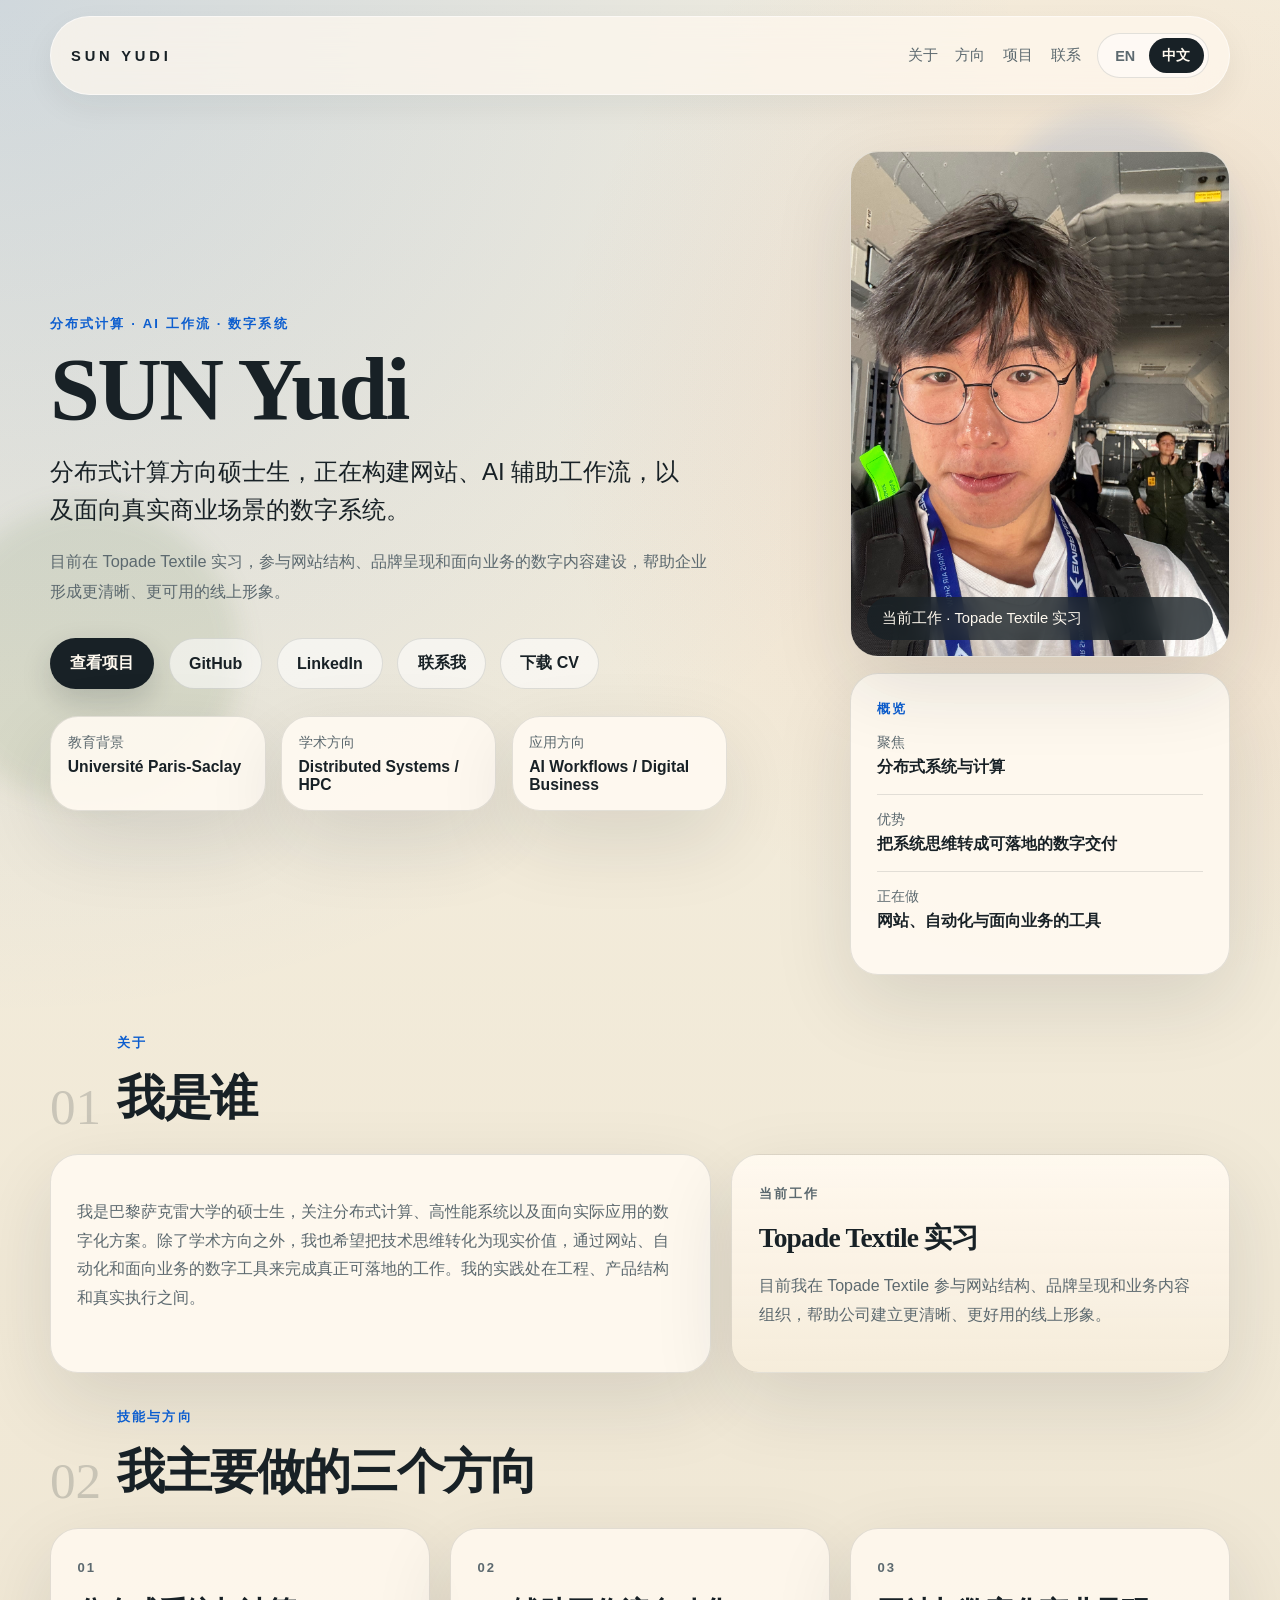
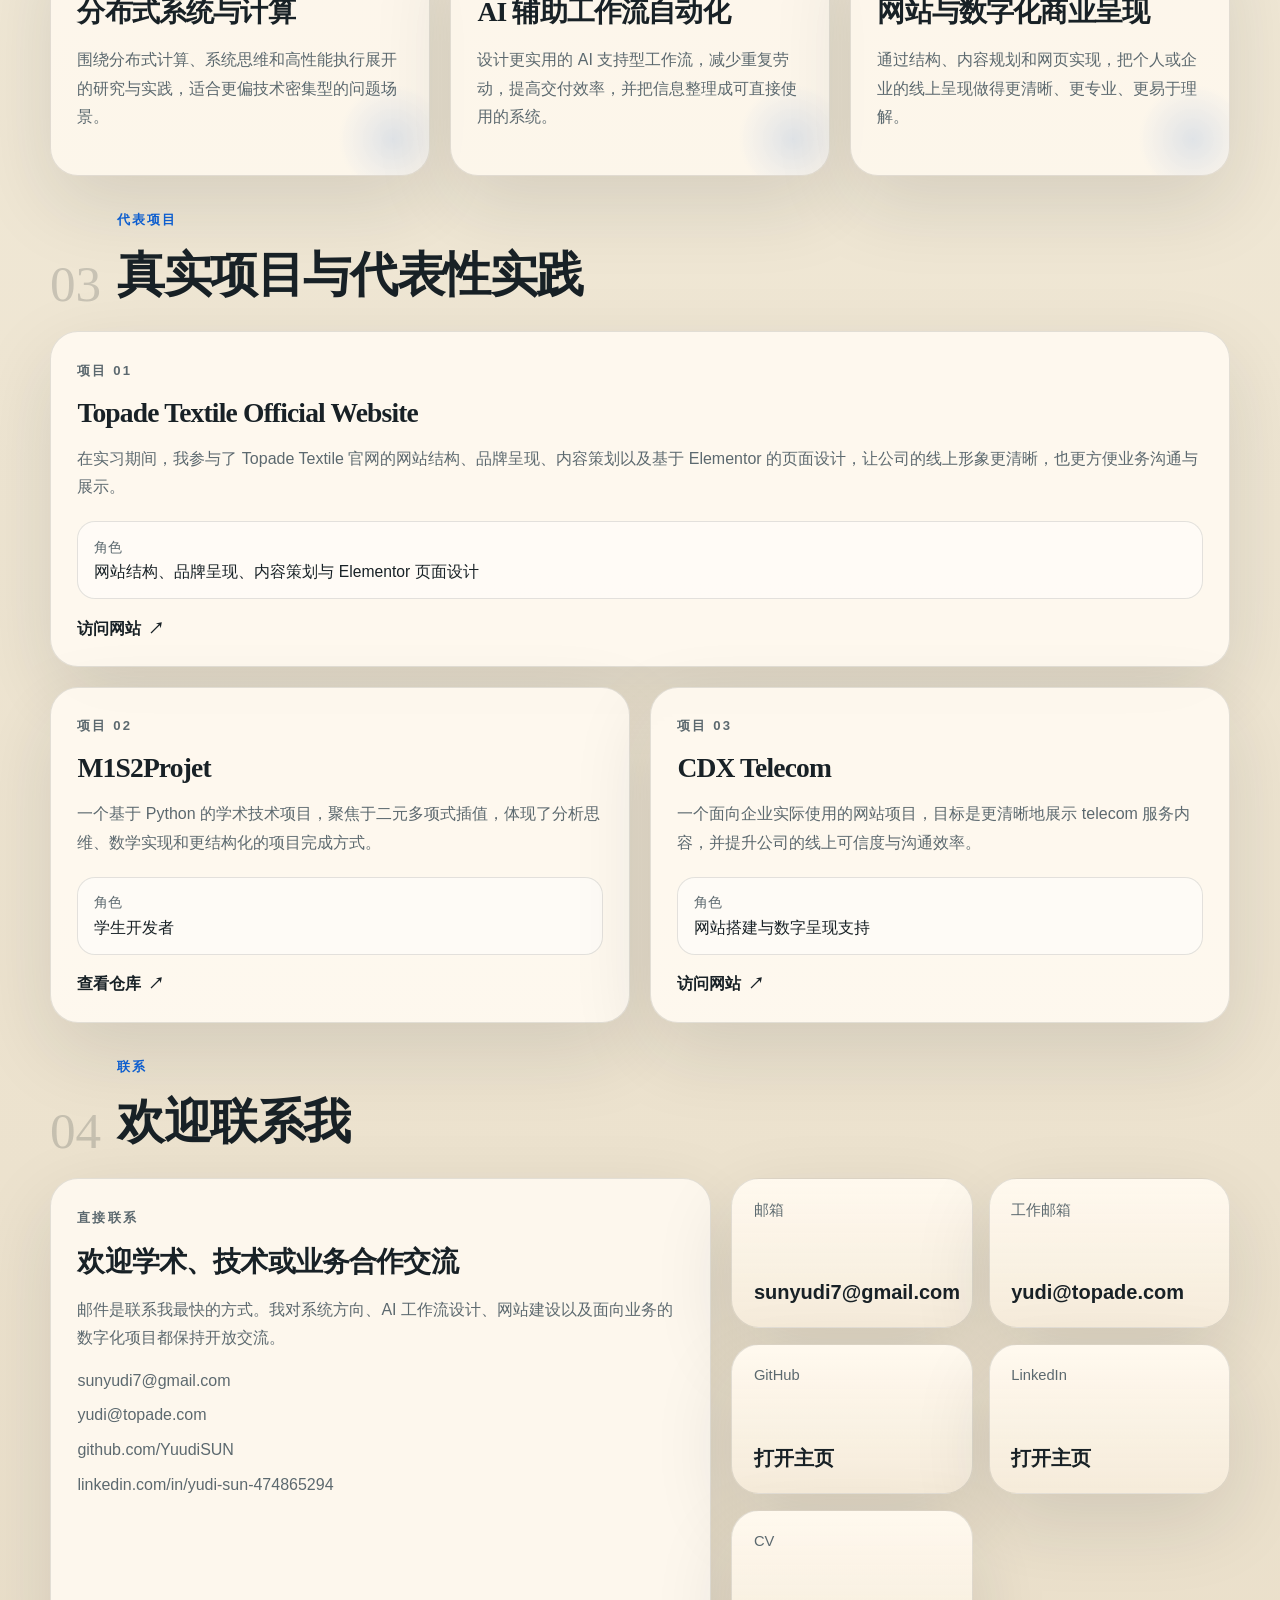
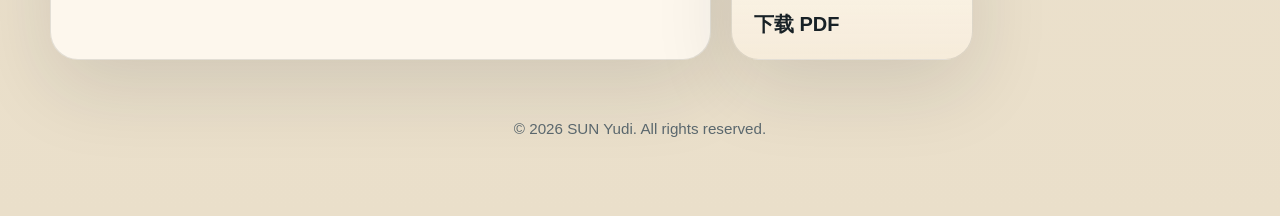
==== zh/index.html @ ab912681 "中文页面加入" ====
<!DOCTYPE html>
<html lang="zh-CN">
  <head>
    <meta charset="UTF-8" />
    <meta name="viewport" content="width=device-width, initial-scale=1.0" />
    <title>SUN Yudi | AI、网站与自动化 | Textile</title>
    <meta
      name="description"
      content="SUN Yudi 是巴黎萨克雷大学硕士生，关注分布式系统、高性能计算、AI 辅助工作流，以及网站、自动化和面向真实业务场景的数字化项目。"
    />
    <link rel="alternate" hreflang="en" href="../" />
    <link rel="alternate" hreflang="zh-CN" href="./" />
    <link rel="icon" type="image/svg+xml" href="../assets/favicon.svg" />
    <script>
      (() => {
        const key = "site-lang";

        try {
          const saved = window.localStorage.getItem(key);

          if (saved === "en") {
            window.location.replace("../");
          }
        } catch (_) {}
      })();
    </script>
    <link rel="stylesheet" href="../assets/site.css" />
    <script defer src="../assets/site.js"></script>
  </head>
  <body>
    <div class="page-shell">
      <header class="site-header">
        <a class="brand" href="#top">SUN Yudi</a>
        <div class="header-tools">
          <nav class="site-nav" aria-label="主导航">
            <a href="#about">关于</a>
            <a href="#focus">方向</a>
            <a href="#projects">项目</a>
            <a href="#contact">联系</a>
          </nav>
          <div class="lang-switch" aria-label="语言切换">
            <a class="lang-link" href="../" data-lang-switch="en">EN</a>
            <a class="lang-link is-active" href="./" data-lang-switch="zh">中文</a>
          </div>
        </div>
      </header>

      <main id="top">
        <section class="hero reveal">
          <div class="hero-copy">
            <p class="eyebrow">分布式计算 · AI 工作流 · 数字系统</p>
            <h1>SUN Yudi</h1>
            <p class="lead">
              分布式计算方向硕士生，正在构建网站、AI 辅助工作流，以及面向真实商业场景的数字系统。
            </p>
            <p class="hero-summary">
              目前在 Topade Textile 实习，参与网站结构、品牌呈现和面向业务的数字内容建设，帮助企业形成更清晰、更可用的线上形象。
            </p>

            <div class="cta-group">
              <a class="button button-primary" href="#projects">查看项目</a>
              <a
                class="button button-secondary"
                href="https://github.com/YuudiSUN"
                target="_blank"
                rel="noreferrer"
                >GitHub</a
              >
              <a
                class="button button-secondary"
                href="https://www.linkedin.com/in/yudi-sun-474865294/"
                target="_blank"
                rel="noreferrer"
                >LinkedIn</a
              >
              <a class="button button-secondary" href="#contact">联系我</a>
              <a
                class="button button-secondary"
                href="../assets/SUN-Yudi-CV.pdf"
                target="_blank"
                rel="noreferrer"
                >下载 CV</a
              >
            </div>

            <div class="hero-highlights">
              <article class="fact-card">
                <span>教育背景</span>
                <strong>Universit&eacute; Paris-Saclay</strong>
              </article>
              <article class="fact-card">
                <span>学术方向</span>
                <strong>Distributed Systems / HPC</strong>
              </article>
              <article class="fact-card">
                <span>应用方向</span>
                <strong>AI Workflows / Digital Business</strong>
              </article>
            </div>
          </div>

          <aside class="hero-side reveal">
            <div class="portrait-panel">
              <img
                class="portrait-image"
                src="../sunyudi_photo_web.jpg"
                alt="SUN Yudi 的照片"
              />
              <p class="portrait-badge">当前工作 · Topade Textile 实习</p>
            </div>

            <div class="compact-card">
              <p class="card-label">概览</p>
              <ul class="mini-list">
                <li>
                  <span>聚焦</span>
                  <strong>分布式系统与计算</strong>
                </li>
                <li>
                  <span>优势</span>
                  <strong>把系统思维转成可落地的数字交付</strong>
                </li>
                <li>
                  <span>正在做</span>
                  <strong>网站、自动化与面向业务的工具</strong>
                </li>
              </ul>
            </div>
          </aside>
        </section>

        <section class="section reveal" id="about">
          <div class="section-heading">
            <p class="section-index">01</p>
            <div>
              <p class="section-kicker">关于</p>
              <h2>我是谁</h2>
            </div>
          </div>

          <div class="about-grid">
            <article class="section-panel">
              <p>
                我是巴黎萨克雷大学的硕士生，关注分布式计算、高性能系统以及面向实际应用的数字化方案。除了学术方向之外，我也希望把技术思维转化为现实价值，通过网站、自动化和面向业务的数字工具来完成真正可落地的工作。我的实践处在工程、产品结构和真实执行之间。
              </p>
            </article>

            <article class="info-card">
              <p class="card-label">当前工作</p>
              <h3>Topade Textile 实习</h3>
              <p>
                目前我在 Topade Textile 参与网站结构、品牌呈现和业务内容组织，帮助公司建立更清晰、更好用的线上形象。
              </p>
            </article>
          </div>
        </section>

        <section class="section reveal" id="focus">
          <div class="section-heading">
            <p class="section-index">02</p>
            <div>
              <p class="section-kicker">技能与方向</p>
              <h2>我主要做的三个方向</h2>
            </div>
          </div>

          <div class="skill-grid">
            <article class="skill-card">
              <p class="skill-no">01</p>
              <h3>分布式系统与计算</h3>
              <p>
                围绕分布式计算、系统思维和高性能执行展开的研究与实践，适合更偏技术密集型的问题场景。
              </p>
            </article>

            <article class="skill-card">
              <p class="skill-no">02</p>
              <h3>AI 辅助工作流自动化</h3>
              <p>
                设计更实用的 AI 支持型工作流，减少重复劳动，提高交付效率，并把信息整理成可直接使用的系统。
              </p>
            </article>

            <article class="skill-card">
              <p class="skill-no">03</p>
              <h3>网站与数字化商业呈现</h3>
              <p>
                通过结构、内容规划和网页实现，把个人或企业的线上呈现做得更清晰、更专业、更易于理解。
              </p>
            </article>
          </div>
        </section>

        <section class="section reveal" id="projects">
          <div class="section-heading">
            <p class="section-index">03</p>
            <div>
              <p class="section-kicker">代表项目</p>
              <h2>真实项目与代表性实践</h2>
            </div>
          </div>

          <div class="work-grid">
            <article class="work-card work-card-featured">
              <p class="card-label">项目 01</p>
              <h3>Topade Textile Official Website</h3>
              <p>
                在实习期间，我参与了 Topade Textile 官网的网站结构、品牌呈现、内容策划以及基于 Elementor 的页面设计，让公司的线上形象更清晰，也更方便业务沟通与展示。
              </p>
              <dl class="project-meta">
                <div>
                  <dt>角色</dt>
                  <dd>网站结构、品牌呈现、内容策划与 Elementor 页面设计</dd>
                </div>
              </dl>
              <div class="project-links">
                <a
                  class="text-link"
                  href="https://topadetextile.com"
                  target="_blank"
                  rel="noreferrer"
                  >访问网站</a
                >
              </div>
            </article>

            <article class="work-card">
              <p class="card-label">项目 02</p>
              <h3>M1S2Projet</h3>
              <p>
                一个基于 Python 的学术技术项目，聚焦于二元多项式插值，体现了分析思维、数学实现和更结构化的项目完成方式。
              </p>
              <dl class="project-meta">
                <div>
                  <dt>角色</dt>
                  <dd>学生开发者</dd>
                </div>
              </dl>
              <div class="project-links">
                <a
                  class="text-link"
                  href="https://github.com/YuudiSUN/M1S2Projet"
                  target="_blank"
                  rel="noreferrer"
                  >查看仓库</a
                >
              </div>
            </article>

            <article class="work-card">
              <p class="card-label">项目 03</p>
              <h3>CDX Telecom</h3>
              <p>
                一个面向企业实际使用的网站项目，目标是更清晰地展示 telecom 服务内容，并提升公司的线上可信度与沟通效率。
              </p>
              <dl class="project-meta">
                <div>
                  <dt>角色</dt>
                  <dd>网站搭建与数字呈现支持</dd>
                </div>
              </dl>
              <div class="project-links">
                <a
                  class="text-link"
                  href="https://cdxtelecom.com/"
                  target="_blank"
                  rel="noreferrer"
                  >访问网站</a
                >
              </div>
            </article>
          </div>
        </section>

        <section class="section reveal" id="contact">
          <div class="section-heading">
            <p class="section-index">04</p>
            <div>
              <p class="section-kicker">联系</p>
              <h2>欢迎联系我</h2>
            </div>
          </div>

          <div class="contact-grid">
            <article class="contact-panel">
              <p class="card-label">直接联系</p>
              <h3>欢迎学术、技术或业务合作交流</h3>
              <p>
                邮件是联系我最快的方式。我对系统方向、AI 工作流设计、网站建设以及面向业务的数字化项目都保持开放交流。
              </p>
              <div class="contact-list">
                <a href="mailto:sunyudi7@gmail.com">sunyudi7@gmail.com</a>
                <a href="mailto:yudi@topade.com">yudi@topade.com</a>
                <a
                  href="https://github.com/YuudiSUN"
                  target="_blank"
                  rel="noreferrer"
                  >github.com/YuudiSUN</a
                >
                <a
                  href="https://www.linkedin.com/in/yudi-sun-474865294/"
                  target="_blank"
                  rel="noreferrer"
                  >linkedin.com/in/yudi-sun-474865294</a
                >
              </div>
            </article>

            <div class="link-grid">
              <a
                class="link-tile"
                href="mailto:sunyudi7@gmail.com"
                aria-label="发送邮件给 SUN Yudi"
              >
                <span>邮箱</span>
                <strong>sunyudi7@gmail.com</strong>
              </a>
              <a
                class="link-tile"
                href="mailto:yudi@topade.com"
                aria-label="发送邮件到工作邮箱"
              >
                <span>工作邮箱</span>
                <strong>yudi@topade.com</strong>
              </a>
              <a
                class="link-tile"
                href="https://github.com/YuudiSUN"
                target="_blank"
                rel="noreferrer"
              >
                <span>GitHub</span>
                <strong>打开主页</strong>
              </a>
              <a
                class="link-tile"
                href="https://www.linkedin.com/in/yudi-sun-474865294/"
                target="_blank"
                rel="noreferrer"
              >
                <span>LinkedIn</span>
                <strong>打开主页</strong>
              </a>
              <a
                class="link-tile"
                href="../assets/SUN-Yudi-CV.pdf"
                target="_blank"
                rel="noreferrer"
              >
                <span>CV</span>
                <strong>下载 PDF</strong>
              </a>
            </div>
          </div>
        </section>
      </main>

      <footer class="site-footer">
        <p>&copy; 2026 SUN Yudi. All rights reserved.</p>
      </footer>
    </div>
  </body>
</html>
---- assets/site.css ----
:root {
  --bg: #f5efdf;
  --bg-deep: #eadfca;
  --paper: rgba(255, 250, 241, 0.9);
  --paper-strong: #fff9ef;
  --ink: #182126;
  --muted: #5c696f;
  --line: rgba(24, 33, 38, 0.12);
  --accent: #0d5ecf;
  --accent-soft: rgba(13, 94, 207, 0.12);
  --accent-warm: #cb5b2e;
  --accent-green: #5f7d47;
  --shadow: 0 28px 80px rgba(24, 33, 38, 0.12);
  --radius: 28px;
  --radius-sm: 18px;
  --content-width: 1180px;
}

* {
  box-sizing: border-box;
}

html {
  scroll-behavior: smooth;
}

body {
  margin: 0;
  min-height: 100vh;
  font-family: "Avenir Next", "PingFang SC", "Hiragino Sans GB",
    "Microsoft YaHei", sans-serif;
  color: var(--ink);
  background:
    radial-gradient(circle at left top, rgba(13, 94, 207, 0.16), transparent 28%),
    radial-gradient(circle at 88% 12%, rgba(203, 91, 46, 0.12), transparent 18%),
    linear-gradient(180deg, var(--bg) 0%, var(--bg-deep) 100%);
}

body::before,
body::after {
  content: "";
  position: fixed;
  border-radius: 999px;
  filter: blur(12px);
  pointer-events: none;
  z-index: 0;
}

body::before {
  top: 7rem;
  right: 4vw;
  width: 240px;
  height: 240px;
  background: rgba(13, 94, 207, 0.1);
}

body::after {
  left: -60px;
  bottom: 6rem;
  width: 300px;
  height: 300px;
  background: rgba(95, 125, 71, 0.12);
}

a {
  color: inherit;
  text-decoration: none;
}

img,
svg {
  display: block;
  max-width: 100%;
}

.page-shell {
  position: relative;
  z-index: 1;
  width: min(calc(100% - 2rem), var(--content-width));
  margin: 0 auto;
  padding-bottom: 3rem;
}

.site-header {
  position: sticky;
  top: 1rem;
  z-index: 20;
  display: flex;
  align-items: center;
  justify-content: space-between;
  gap: 1.25rem;
  margin-top: 1rem;
  padding: 1rem 1.25rem;
  border: 1px solid rgba(255, 255, 255, 0.55);
  border-radius: 999px;
  background: rgba(255, 249, 239, 0.72);
  backdrop-filter: blur(18px);
  box-shadow: 0 12px 32px rgba(24, 33, 38, 0.06);
  transition:
    transform 240ms ease,
    background-color 240ms ease,
    border-color 240ms ease;
}

body.is-scrolled .site-header {
  transform: translateY(-2px);
  background: rgba(255, 249, 239, 0.9);
  border-color: rgba(24, 33, 38, 0.08);
}

.brand {
  font-size: 0.92rem;
  font-weight: 700;
  letter-spacing: 0.26em;
  text-transform: uppercase;
}

.header-tools {
  display: flex;
  align-items: center;
  gap: 1rem;
}

.site-nav {
  display: flex;
  align-items: center;
  gap: 1.1rem;
  flex-wrap: wrap;
}

.site-nav a {
  color: var(--muted);
  font-size: 0.95rem;
  transition: color 180ms ease;
}

.lang-switch {
  display: inline-flex;
  align-items: center;
  padding: 0.25rem;
  border: 1px solid var(--line);
  border-radius: 999px;
  background: rgba(255, 255, 255, 0.5);
}

.lang-link {
  padding: 0.5rem 0.85rem;
  border-radius: 999px;
  color: var(--muted);
  font-size: 0.9rem;
  font-weight: 600;
  transition:
    background-color 180ms ease,
    color 180ms ease;
}

.lang-link.is-active,
.lang-link[aria-current="page"] {
  background: var(--ink);
  color: #fff9ef;
}

.lang-link.is-active:hover,
.lang-link.is-active:focus-visible,
.lang-link[aria-current="page"]:hover,
.lang-link[aria-current="page"]:focus-visible {
  color: #fff9ef;
}

.site-nav a:hover,
.site-nav a:focus-visible,
.lang-link:hover,
.lang-link:focus-visible,
.text-link:hover,
.text-link:focus-visible,
.contact-list a:hover,
.contact-list a:focus-visible {
  color: var(--accent);
}

.hero {
  display: grid;
  grid-template-columns: minmax(0, 1.28fr) minmax(300px, 0.86fr);
  gap: clamp(1.5rem, 4vw, 3rem);
  align-items: center;
  min-height: calc(100vh - 9rem);
  padding: 3.5rem 0 1.5rem;
}

.eyebrow,
.section-kicker,
.card-label,
.skill-no {
  margin: 0 0 0.9rem;
  font-size: 0.82rem;
  font-weight: 700;
  letter-spacing: 0.16em;
  text-transform: uppercase;
  color: var(--accent);
}

.hero h1,
.section-heading h2,
.info-card h3,
.skill-card h3,
.work-card h3,
.contact-panel h3 {
  font-family: Georgia, "Times New Roman", "Songti SC", "STSong", serif;
  letter-spacing: -0.03em;
}

.hero h1 {
  margin: 0;
  font-size: clamp(3.3rem, 7vw, 6rem);
  line-height: 0.94;
}

.lead {
  max-width: 40rem;
  margin: 1.35rem 0 0;
  font-size: clamp(1.18rem, 2.2vw, 1.5rem);
  line-height: 1.6;
}

.hero-summary,
.section-panel p,
.info-card p,
.skill-card p,
.work-card p,
.contact-panel p {
  color: var(--muted);
  line-height: 1.8;
}

.hero-summary {
  max-width: 42rem;
  margin: 1.1rem 0 0;
  font-size: 1.02rem;
}

.cta-group {
  display: flex;
  gap: 0.9rem;
  flex-wrap: wrap;
  margin: 2rem 0 0;
}

.button,
.work-card,
.skill-card,
.section-panel,
.info-card,
.contact-panel,
.link-tile,
.compact-card,
.portrait-panel {
  transition:
    transform 200ms ease,
    box-shadow 200ms ease,
    border-color 200ms ease,
    background-color 200ms ease;
}

.button {
  display: inline-flex;
  align-items: center;
  justify-content: center;
  min-height: 3.2rem;
  padding: 0.85rem 1.2rem;
  border: 1px solid transparent;
  border-radius: 999px;
  font-weight: 600;
}

.button:hover,
.button:focus-visible,
.work-card:hover,
.skill-card:hover,
.section-panel:hover,
.info-card:hover,
.contact-panel:hover,
.link-tile:hover,
.link-tile:focus-visible,
.compact-card:hover,
.portrait-panel:hover {
  transform: translateY(-4px);
}

.button-primary {
  background: var(--ink);
  color: #fff9ef;
  box-shadow: 0 12px 30px rgba(24, 33, 38, 0.18);
}

.button-secondary {
  background: rgba(255, 255, 255, 0.56);
  border-color: var(--line);
}

.hero-highlights {
  display: grid;
  grid-template-columns: repeat(3, minmax(0, 1fr));
  gap: 0.95rem;
  margin-top: 1.7rem;
}

.fact-card,
.compact-card,
.section-panel,
.info-card,
.skill-card,
.work-card,
.contact-panel,
.link-tile,
.portrait-panel {
  border: 1px solid var(--line);
  border-radius: var(--radius);
  background: var(--paper);
  box-shadow: var(--shadow);
}

.fact-card {
  padding: 1rem 1.05rem;
}

.fact-card span,
.mini-list span,
.project-meta dt {
  display: block;
  margin-bottom: 0.35rem;
  color: var(--muted);
  font-size: 0.9rem;
}

.fact-card strong,
.mini-list strong,
.project-meta dd {
  margin: 0;
  font-size: 0.98rem;
}

.hero-side {
  display: grid;
  gap: 1rem;
  width: 100%;
  max-width: 380px;
  justify-self: end;
}

.portrait-panel {
  position: relative;
  overflow: hidden;
  background:
    linear-gradient(180deg, rgba(255, 249, 239, 0.96), rgba(246, 236, 219, 0.9));
}

.portrait-image {
  width: 100%;
  aspect-ratio: 3 / 4;
  object-fit: cover;
  object-position: center top;
}

.portrait-badge {
  position: absolute;
  right: 1rem;
  bottom: 1rem;
  left: 1rem;
  margin: 0;
  padding: 0.75rem 0.95rem;
  border-radius: 999px;
  background: rgba(24, 33, 38, 0.78);
  backdrop-filter: blur(12px);
  color: #fff9ef;
  font-size: 0.92rem;
}

.compact-card,
.section-panel,
.info-card,
.skill-card,
.work-card,
.contact-panel {
  padding: 1.65rem;
}

.mini-list {
  margin: 0;
  padding: 0;
  list-style: none;
}

.mini-list li {
  padding: 0.95rem 0;
  border-top: 1px solid var(--line);
}

.mini-list li:first-child {
  padding-top: 0;
  border-top: 0;
}

.section {
  padding-top: 2.2rem;
}

.section-heading {
  display: flex;
  align-items: end;
  gap: 1rem;
  margin-bottom: 1.5rem;
}

.section-index {
  margin: 0;
  font-size: clamp(2.2rem, 4vw, 4rem);
  font-family: Georgia, "Times New Roman", "Songti SC", "STSong", serif;
  color: rgba(24, 33, 38, 0.18);
  line-height: 0.9;
}

.section-heading h2 {
  margin: 0;
  font-size: clamp(2rem, 4vw, 3rem);
}

.about-grid,
.contact-grid {
  display: grid;
  grid-template-columns: minmax(0, 1.22fr) minmax(320px, 0.92fr);
  gap: 1.25rem;
}

.info-card {
  background:
    linear-gradient(180deg, rgba(255, 249, 239, 0.96), rgba(246, 236, 219, 0.92));
}

.info-card h3,
.skill-card h3,
.work-card h3,
.contact-panel h3 {
  margin: 0 0 0.85rem;
  font-size: 1.72rem;
}

.skill-grid {
  display: grid;
  grid-template-columns: repeat(3, minmax(0, 1fr));
  gap: 1.25rem;
}

.skill-card {
  position: relative;
  overflow: hidden;
  background: rgba(255, 249, 239, 0.82);
}

.skill-card::after {
  content: "";
  position: absolute;
  inset: auto -24px -24px auto;
  width: 120px;
  height: 120px;
  border-radius: 999px;
  background: radial-gradient(circle, rgba(13, 94, 207, 0.12), transparent 65%);
}

.skill-no {
  color: var(--accent-green);
}

.work-grid {
  display: grid;
  grid-template-columns: repeat(2, minmax(0, 1fr));
  gap: 1.25rem;
}

.work-card-featured {
  grid-column: 1 / -1;
}

.project-meta {
  display: grid;
  gap: 0.85rem;
  margin: 1.2rem 0 0;
}

.project-meta div {
  padding: 0.95rem 1rem;
  border: 1px solid var(--line);
  border-radius: var(--radius-sm);
  background: rgba(255, 255, 255, 0.48);
}

.project-links {
  display: flex;
  gap: 0.85rem;
  flex-wrap: wrap;
  margin-top: 1.2rem;
}

.text-link {
  display: inline-flex;
  align-items: center;
  gap: 0.4rem;
  font-weight: 600;
  color: var(--ink);
}

.text-link::after {
  content: "↗";
  font-size: 1rem;
}

.contact-list {
  display: grid;
  gap: 0.8rem;
  margin-top: 1.15rem;
}

.contact-list a {
  display: inline-flex;
  width: fit-content;
  max-width: 100%;
  padding-bottom: 0.18rem;
  border-bottom: 1px solid transparent;
  color: var(--muted);
  word-break: break-all;
}

.contact-list a:hover,
.contact-list a:focus-visible {
  border-bottom-color: currentColor;
}

.link-grid {
  display: grid;
  grid-template-columns: repeat(2, minmax(0, 1fr));
  gap: 1rem;
}

.link-tile {
  display: flex;
  min-height: 150px;
  padding: 1.35rem;
  flex-direction: column;
  justify-content: space-between;
  background:
    linear-gradient(180deg, rgba(255, 249, 239, 0.98), rgba(246, 236, 219, 0.92));
}

.link-tile span {
  color: var(--muted);
  font-size: 0.92rem;
}

.link-tile strong {
  font-size: 1.25rem;
  line-height: 1.35;
}

.site-footer {
  padding: 2.8rem 0 1rem;
  text-align: center;
  color: var(--muted);
  font-size: 0.95rem;
}

.reveal {
  opacity: 0;
  transform: translateY(28px);
  transition:
    opacity 620ms ease,
    transform 620ms ease;
}

.reveal.is-visible {
  opacity: 1;
  transform: translateY(0);
}

@media (max-width: 1080px) {
  .hero,
  .about-grid,
  .contact-grid {
    grid-template-columns: 1fr;
  }

  .hero {
    min-height: auto;
    padding-top: 2.8rem;
  }

  .hero-side {
    justify-self: start;
    max-width: min(420px, 100%);
  }

  .work-grid {
    grid-template-columns: 1fr;
  }

  .work-card-featured {
    grid-column: auto;
  }
}

@media (max-width: 860px) {
  .page-shell {
    width: min(calc(100% - 1rem), var(--content-width));
  }

  .site-header {
    border-radius: 28px;
    flex-direction: column;
    align-items: flex-start;
  }

  .header-tools {
    width: 100%;
    flex-direction: column;
    align-items: flex-start;
  }

  .hero-highlights,
  .skill-grid,
  .link-grid {
    grid-template-columns: 1fr;
  }

  .section-heading {
    flex-direction: column;
    align-items: flex-start;
  }
}

@media (prefers-reduced-motion: reduce) {
  html {
    scroll-behavior: auto;
  }

  *,
  *::before,
  *::after {
    animation: none !important;
    transition-duration: 0ms !important;
    transition-delay: 0ms !important;
  }

  .reveal {
    opacity: 1;
    transform: none;
  }
}
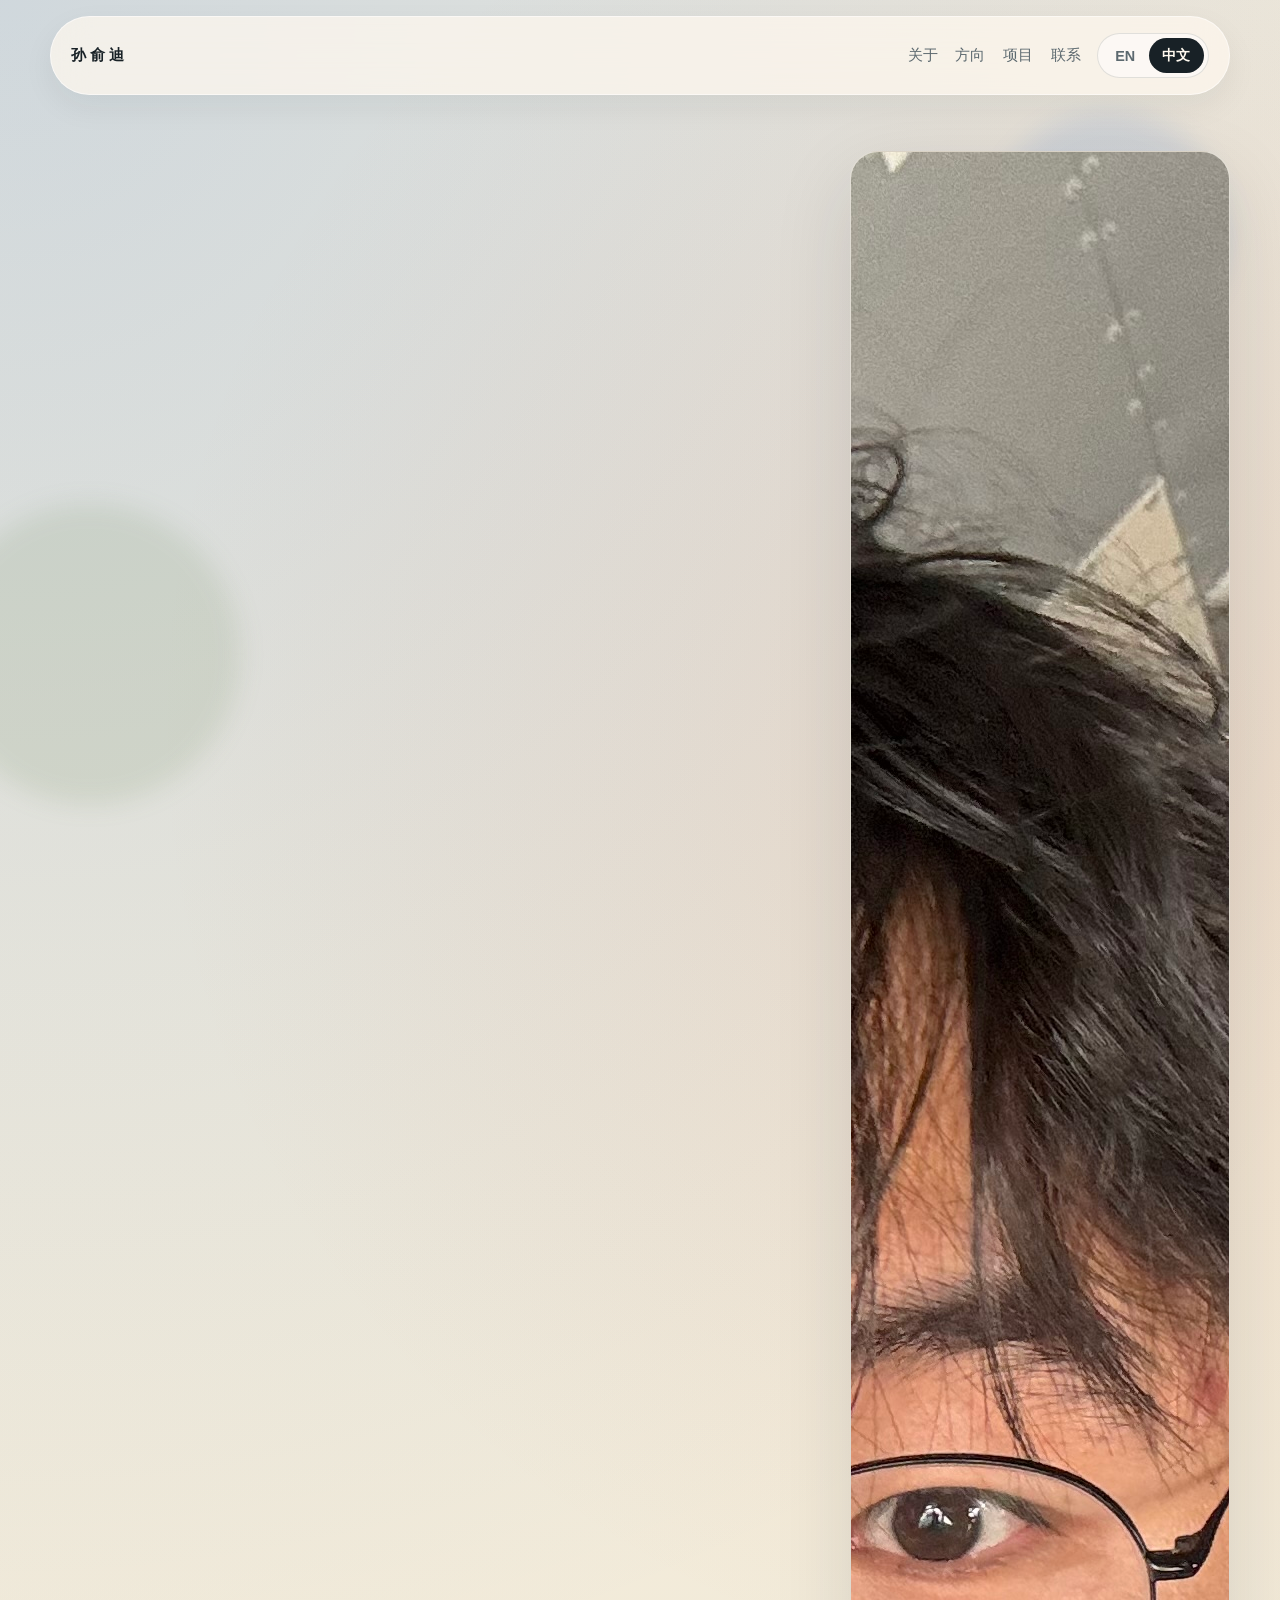
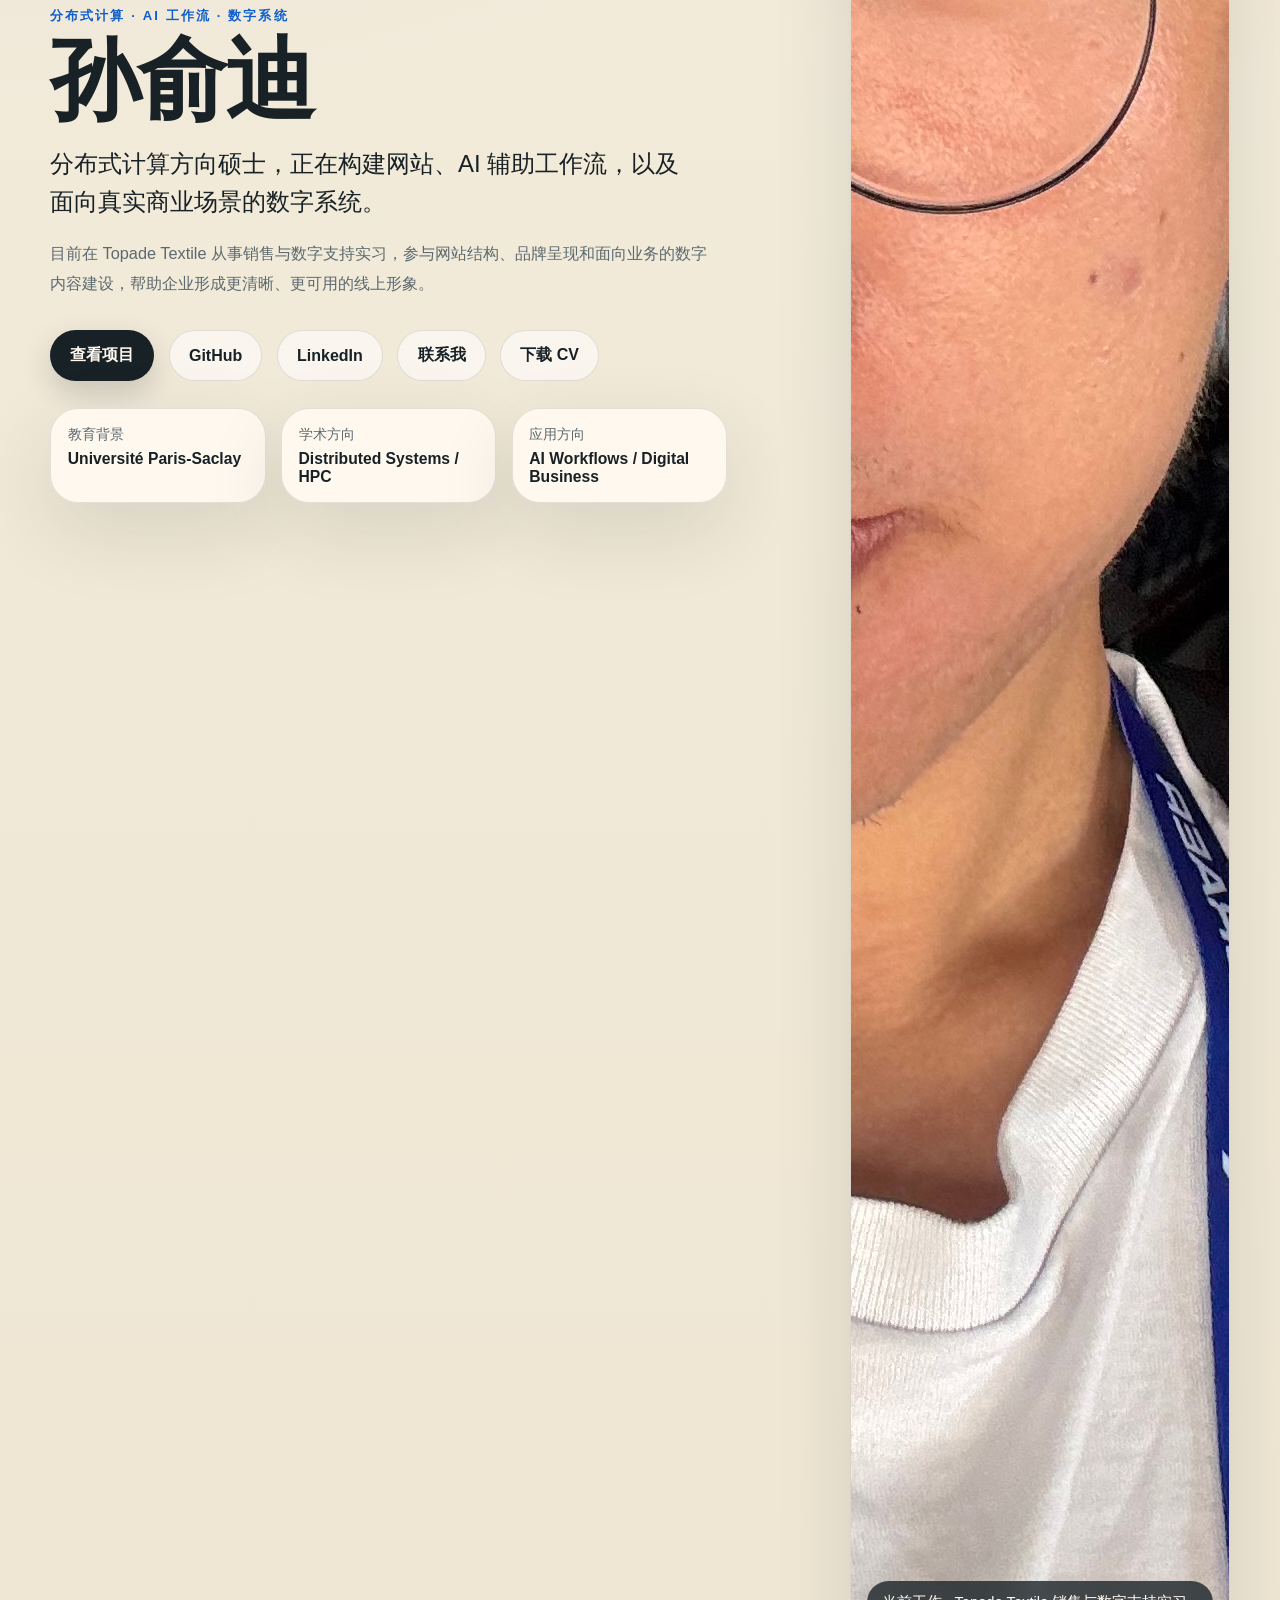
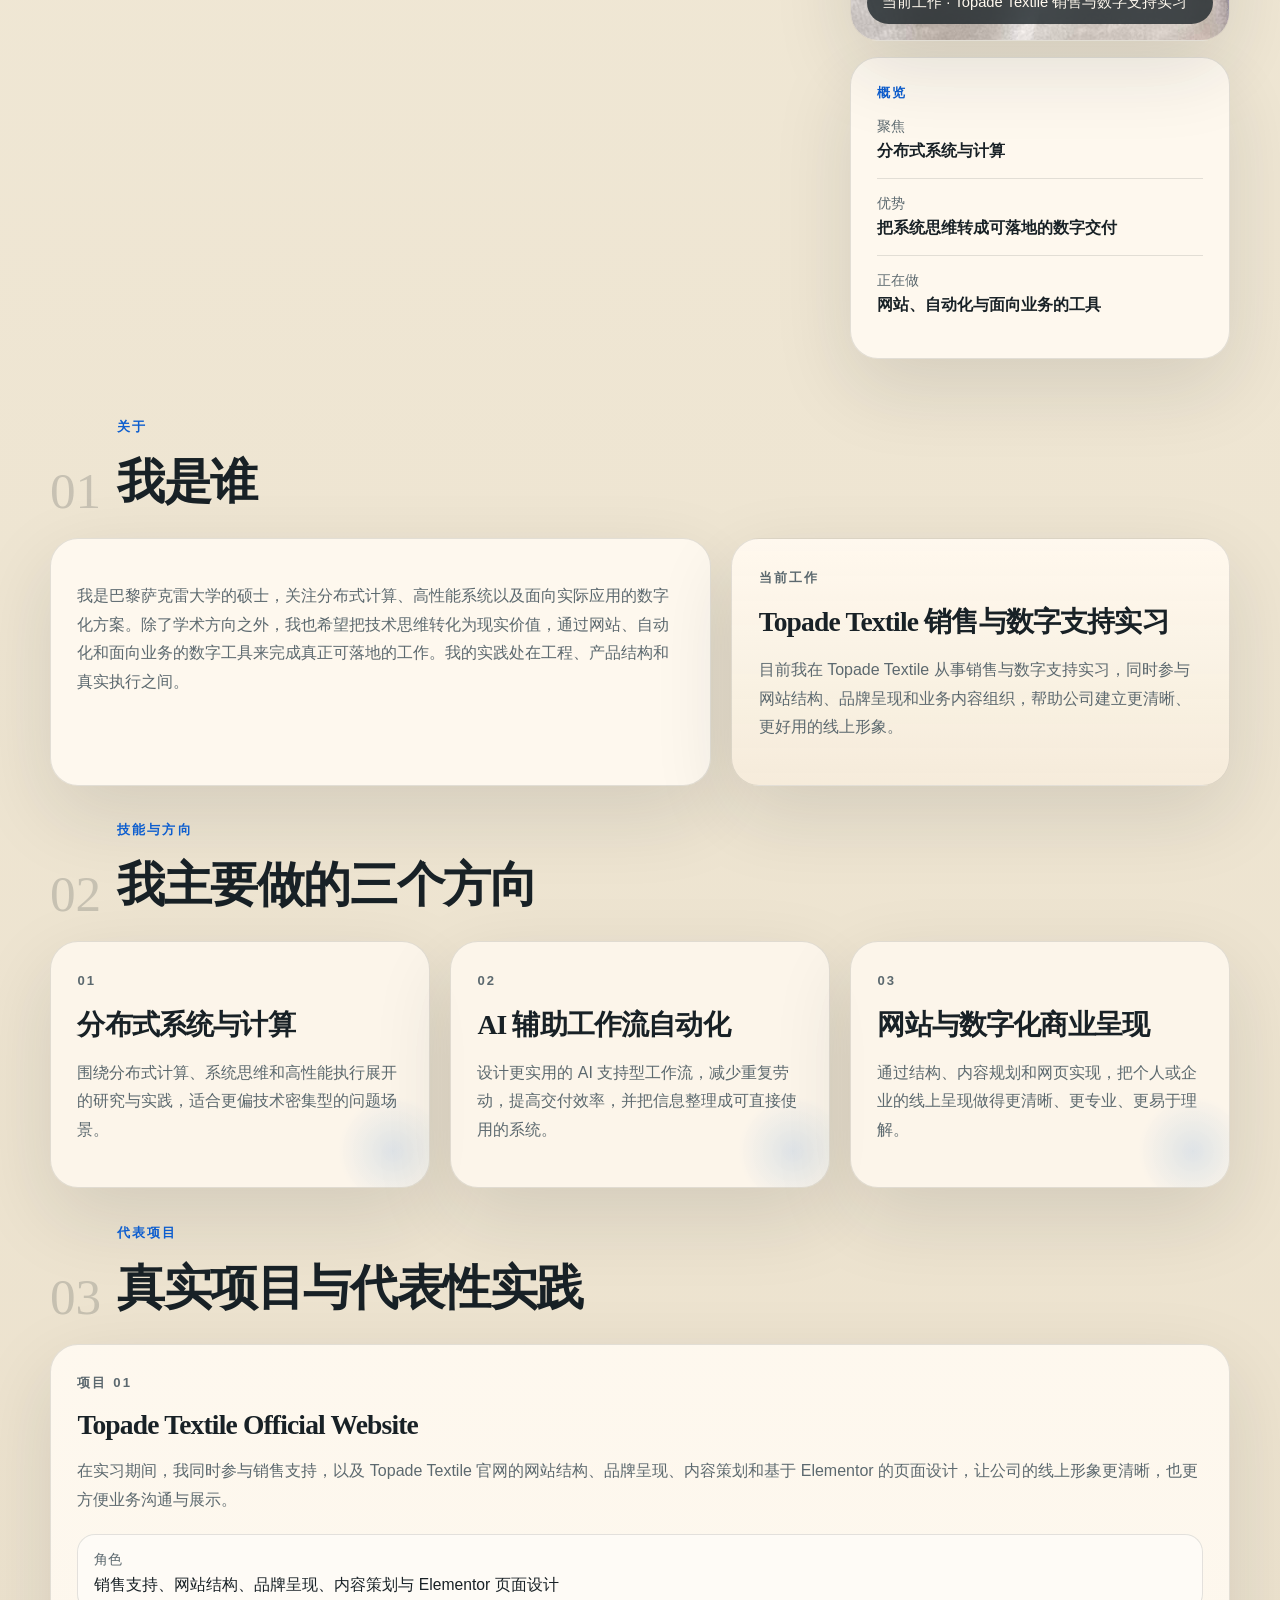
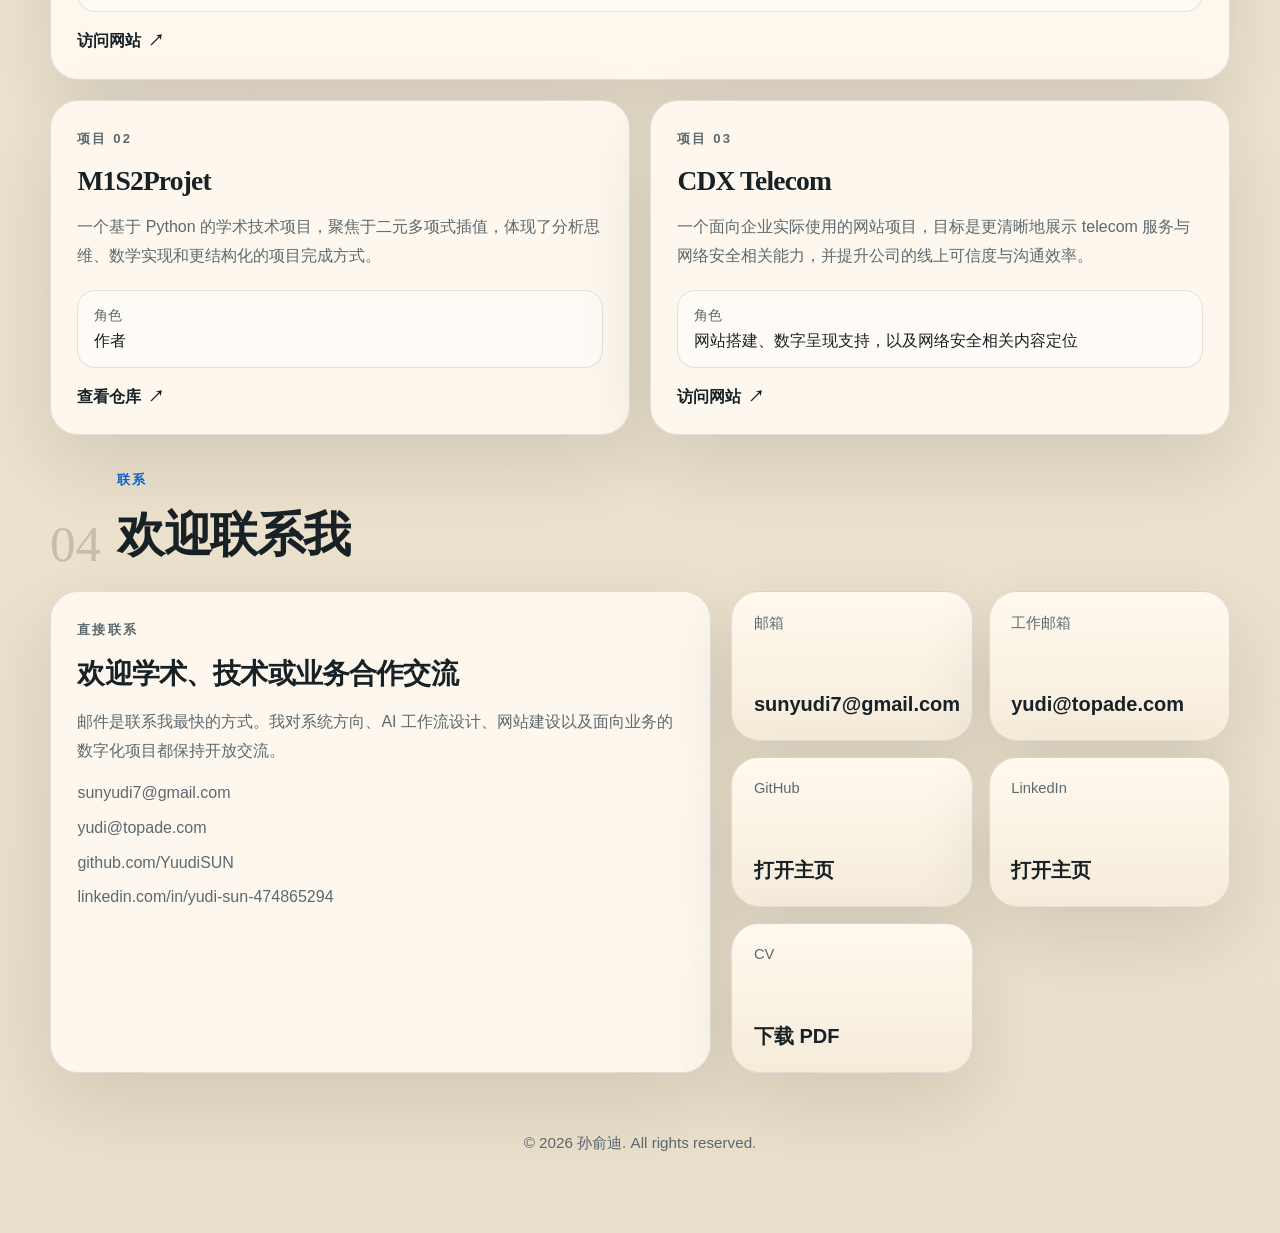
==== commit bc288907: "SEO优化+中/EN words change" ====
--- a/zh/index.html
+++ b/zh/index.html
@@ -3,14 +3,84 @@
   <head>
     <meta charset="UTF-8" />
     <meta name="viewport" content="width=device-width, initial-scale=1.0" />
-    <title>SUN Yudi | AI、网站与自动化 | Textile</title>
+    <title>孙俞迪 | 分布式系统、AI 工作流与网站项目</title>
     <meta
       name="description"
-      content="SUN Yudi 是巴黎萨克雷大学硕士生，关注分布式系统、高性能计算、AI 辅助工作流，以及网站、自动化和面向真实业务场景的数字化项目。"
+      content="孙俞迪是巴黎萨克雷大学分布式计算方向硕士，关注分布式系统、高性能计算、AI 辅助工作流自动化，以及面向真实业务场景的网站与数字化项目，目前在 Topade Textile 从事销售与数字支持实习。"
     />
-    <link rel="alternate" hreflang="en" href="../" />
-    <link rel="alternate" hreflang="zh-CN" href="./" />
+    <meta name="robots" content="index,follow,max-image-preview:large,max-snippet:-1,max-video-preview:-1" />
+    <meta name="author" content="孙俞迪" />
+    <meta name="theme-color" content="#182126" />
+    <link rel="canonical" href="https://yuudisun.github.io/zh/" />
+    <link rel="alternate" hreflang="x-default" href="https://yuudisun.github.io/" />
+    <link rel="alternate" hreflang="en" href="https://yuudisun.github.io/" />
+    <link rel="alternate" hreflang="zh-CN" href="https://yuudisun.github.io/zh/" />
+    <meta property="og:site_name" content="孙俞迪" />
+    <meta property="og:type" content="website" />
+    <meta property="og:locale" content="zh_CN" />
+    <meta property="og:locale:alternate" content="en_US" />
+    <meta property="og:title" content="孙俞迪 | 分布式系统、AI 工作流与网站项目" />
+    <meta
+      property="og:description"
+      content="巴黎萨克雷大学分布式计算方向硕士，关注分布式系统、高性能计算、AI 辅助工作流，以及面向真实业务场景的网站与数字化项目。"
+    />
+    <meta property="og:url" content="https://yuudisun.github.io/zh/" />
+    <meta property="og:image" content="https://yuudisun.github.io/sunyudi_photo_web.jpg" />
+    <meta property="og:image:alt" content="孙俞迪的照片" />
+    <meta property="og:image:width" content="2316" />
+    <meta property="og:image:height" content="3088" />
+    <meta name="twitter:card" content="summary_large_image" />
+    <meta name="twitter:title" content="孙俞迪 | 分布式系统、AI 工作流与网站项目" />
+    <meta
+      name="twitter:description"
+      content="巴黎萨克雷大学分布式计算方向硕士，关注分布式系统、高性能计算、AI 辅助工作流，以及网站与数字化项目。"
+    />
+    <meta name="twitter:image" content="https://yuudisun.github.io/sunyudi_photo_web.jpg" />
+    <meta name="twitter:image:alt" content="孙俞迪的照片" />
     <link rel="icon" type="image/svg+xml" href="../assets/favicon.svg" />
+    <script type="application/ld+json">
+      {
+        "@context": "https://schema.org",
+        "@graph": [
+          {
+            "@type": "WebSite",
+            "name": "孙俞迪",
+            "url": "https://yuudisun.github.io/zh/",
+            "inLanguage": "zh-CN"
+          },
+          {
+            "@type": "Person",
+            "name": "孙俞迪",
+            "url": "https://yuudisun.github.io/",
+            "image": "https://yuudisun.github.io/sunyudi_photo_web.jpg",
+            "jobTitle": "分布式计算方向硕士",
+            "description": "巴黎萨克雷大学分布式计算方向硕士，关注分布式系统、高性能计算、AI 辅助工作流，以及面向真实业务场景的网站与数字化项目。",
+            "email": "mailto:sunyudi7@gmail.com",
+            "sameAs": [
+              "https://github.com/YuudiSUN",
+              "https://www.linkedin.com/in/yudi-sun-474865294/",
+              "https://topadetextile.com"
+            ],
+            "worksFor": {
+              "@type": "Organization",
+              "name": "Topade Textile",
+              "url": "https://topadetextile.com"
+            },
+            "alumniOf": {
+              "@type": "CollegeOrUniversity",
+              "name": "Universite Paris-Saclay"
+            },
+            "knowsAbout": [
+              "分布式系统",
+              "高性能计算",
+              "AI 辅助工作流自动化",
+              "网站开发",
+              "数字化商业项目"
+            ]
+          }
+        ]
+      }
+    </script>
     <script>
       (() => {
         const key = "site-lang";
@@ -30,7 +100,7 @@
   <body>
     <div class="page-shell">
       <header class="site-header">
-        <a class="brand" href="#top">SUN Yudi</a>
+        <a class="brand" href="#top">孙俞迪</a>
         <div class="header-tools">
           <nav class="site-nav" aria-label="主导航">
             <a href="#about">关于</a>
@@ -49,12 +119,12 @@
         <section class="hero reveal">
           <div class="hero-copy">
             <p class="eyebrow">分布式计算 · AI 工作流 · 数字系统</p>
-            <h1>SUN Yudi</h1>
+            <h1>孙俞迪</h1>
             <p class="lead">
-              分布式计算方向硕士生，正在构建网站、AI 辅助工作流，以及面向真实商业场景的数字系统。
+              分布式计算方向硕士，正在构建网站、AI 辅助工作流，以及面向真实商业场景的数字系统。
             </p>
             <p class="hero-summary">
-              目前在 Topade Textile 实习，参与网站结构、品牌呈现和面向业务的数字内容建设，帮助企业形成更清晰、更可用的线上形象。
+              目前在 Topade Textile 从事销售与数字支持实习，参与网站结构、品牌呈现和面向业务的数字内容建设，帮助企业形成更清晰、更可用的线上形象。
             </p>
 
             <div class="cta-group">
@@ -104,9 +174,13 @@
               <img
                 class="portrait-image"
                 src="../sunyudi_photo_web.jpg"
-                alt="SUN Yudi 的照片"
+                alt="孙俞迪的照片"
+                width="2316"
+                height="3088"
+                fetchpriority="high"
+                decoding="async"
               />
-              <p class="portrait-badge">当前工作 · Topade Textile 实习</p>
+              <p class="portrait-badge">当前工作 · Topade Textile 销售与数字支持实习</p>
             </div>
 
             <div class="compact-card">
@@ -141,15 +215,15 @@
           <div class="about-grid">
             <article class="section-panel">
               <p>
-                我是巴黎萨克雷大学的硕士生，关注分布式计算、高性能系统以及面向实际应用的数字化方案。除了学术方向之外，我也希望把技术思维转化为现实价值，通过网站、自动化和面向业务的数字工具来完成真正可落地的工作。我的实践处在工程、产品结构和真实执行之间。
+                我是巴黎萨克雷大学的硕士，关注分布式计算、高性能系统以及面向实际应用的数字化方案。除了学术方向之外，我也希望把技术思维转化为现实价值，通过网站、自动化和面向业务的数字工具来完成真正可落地的工作。我的实践处在工程、产品结构和真实执行之间。
               </p>
             </article>
 
             <article class="info-card">
               <p class="card-label">当前工作</p>
-              <h3>Topade Textile 实习</h3>
-              <p>
-                目前我在 Topade Textile 参与网站结构、品牌呈现和业务内容组织，帮助公司建立更清晰、更好用的线上形象。
+              <h3>Topade Textile 销售与数字支持实习</h3>
+              <p>
+                目前我在 Topade Textile 从事销售与数字支持实习，同时参与网站结构、品牌呈现和业务内容组织，帮助公司建立更清晰、更好用的线上形象。
               </p>
             </article>
           </div>
@@ -205,12 +279,12 @@
               <p class="card-label">项目 01</p>
               <h3>Topade Textile Official Website</h3>
               <p>
-                在实习期间，我参与了 Topade Textile 官网的网站结构、品牌呈现、内容策划以及基于 Elementor 的页面设计，让公司的线上形象更清晰，也更方便业务沟通与展示。
+                在实习期间，我同时参与销售支持，以及 Topade Textile 官网的网站结构、品牌呈现、内容策划和基于 Elementor 的页面设计，让公司的线上形象更清晰，也更方便业务沟通与展示。
               </p>
               <dl class="project-meta">
                 <div>
                   <dt>角色</dt>
-                  <dd>网站结构、品牌呈现、内容策划与 Elementor 页面设计</dd>
+                  <dd>销售支持、网站结构、品牌呈现、内容策划与 Elementor 页面设计</dd>
                 </div>
               </dl>
               <div class="project-links">
@@ -233,7 +307,7 @@
               <dl class="project-meta">
                 <div>
                   <dt>角色</dt>
-                  <dd>学生开发者</dd>
+                  <dd>作者</dd>
                 </div>
               </dl>
               <div class="project-links">
@@ -251,12 +325,12 @@
               <p class="card-label">项目 03</p>
               <h3>CDX Telecom</h3>
               <p>
-                一个面向企业实际使用的网站项目，目标是更清晰地展示 telecom 服务内容，并提升公司的线上可信度与沟通效率。
+                一个面向企业实际使用的网站项目，目标是更清晰地展示 telecom 服务与网络安全相关能力，并提升公司的线上可信度与沟通效率。
               </p>
               <dl class="project-meta">
                 <div>
                   <dt>角色</dt>
-                  <dd>网站搭建与数字呈现支持</dd>
+                  <dd>网站搭建、数字呈现支持，以及网络安全相关内容定位</dd>
                 </div>
               </dl>
               <div class="project-links">
@@ -310,7 +384,7 @@
               <a
                 class="link-tile"
                 href="mailto:sunyudi7@gmail.com"
-                aria-label="发送邮件给 SUN Yudi"
+                aria-label="发送邮件给孙俞迪"
               >
                 <span>邮箱</span>
                 <strong>sunyudi7@gmail.com</strong>
@@ -318,7 +392,7 @@
               <a
                 class="link-tile"
                 href="mailto:yudi@topade.com"
-                aria-label="发送邮件到工作邮箱"
+                aria-label="发送邮件到孙俞迪工作邮箱"
               >
                 <span>工作邮箱</span>
                 <strong>yudi@topade.com</strong>
@@ -356,7 +430,7 @@
       </main>
 
       <footer class="site-footer">
-        <p>&copy; 2026 SUN Yudi. All rights reserved.</p>
+        <p>&copy; 2026 孙俞迪. All rights reserved.</p>
       </footer>
     </div>
   </body>
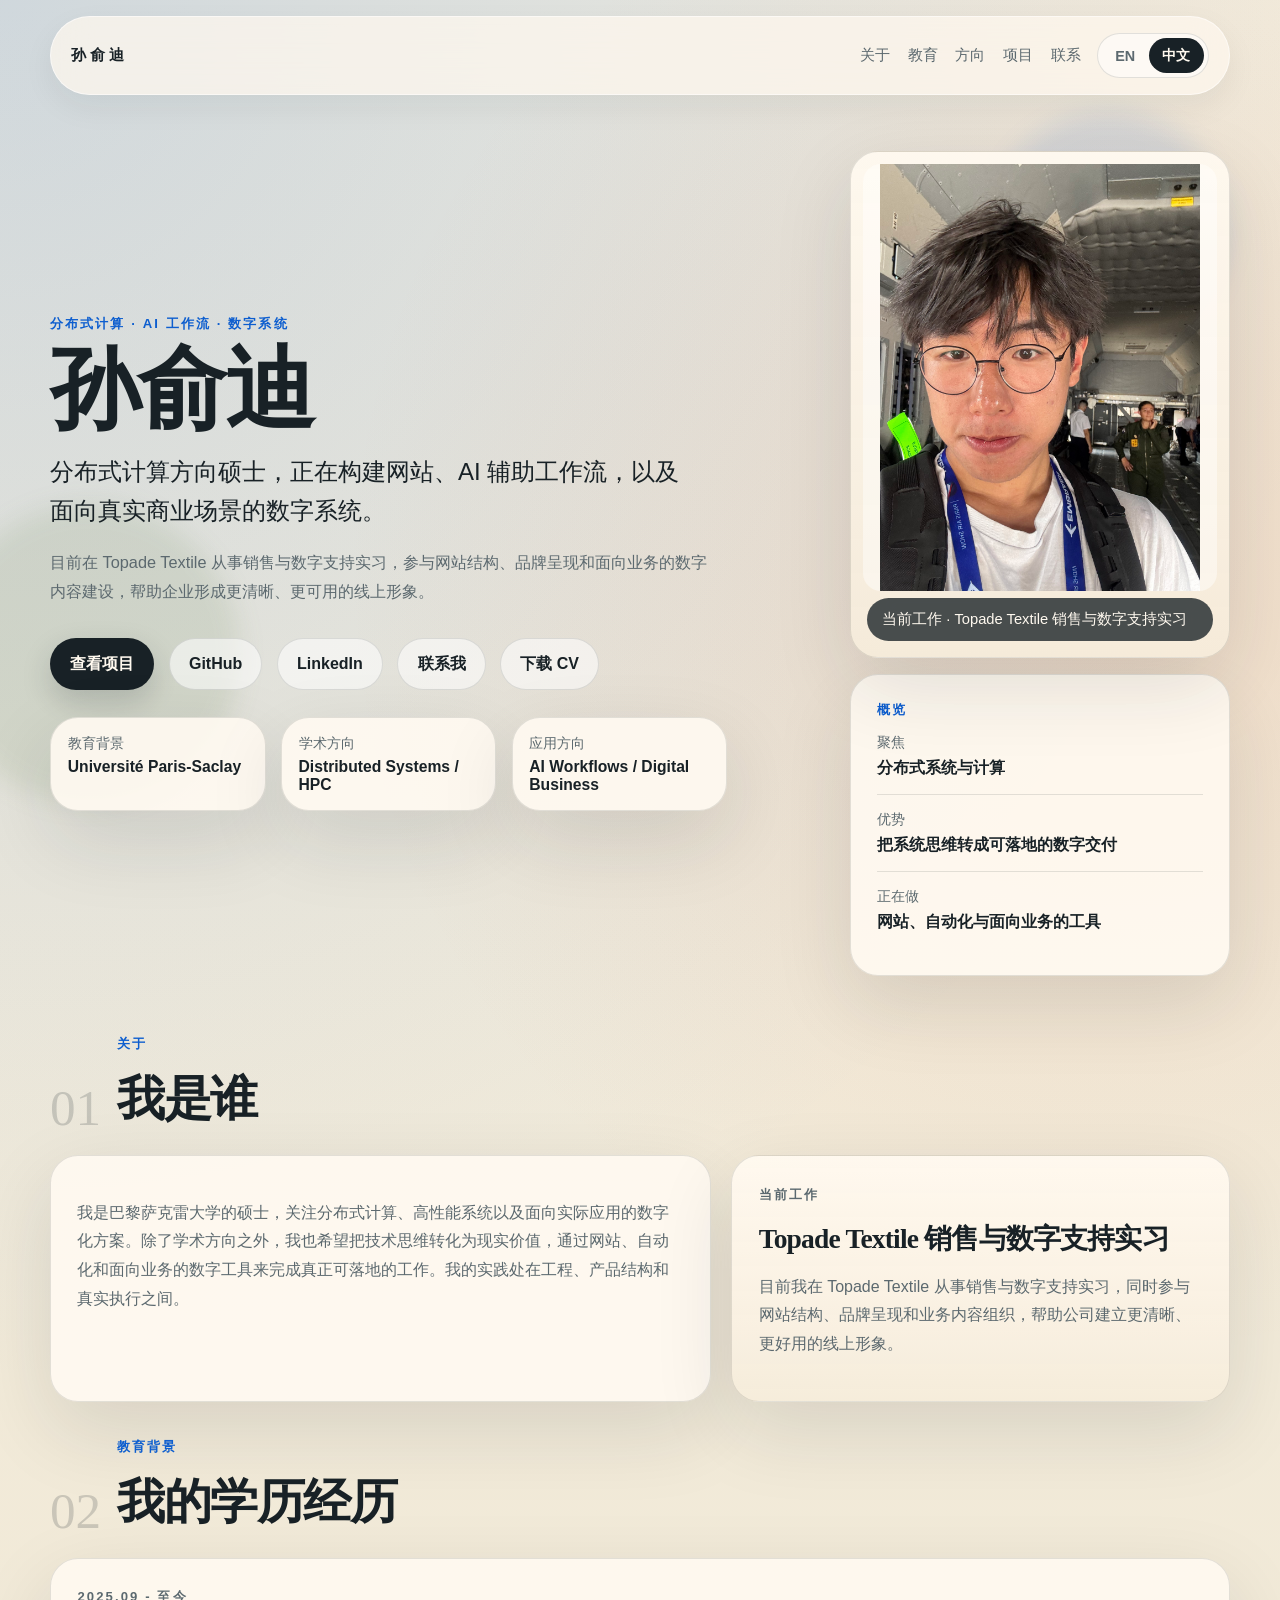
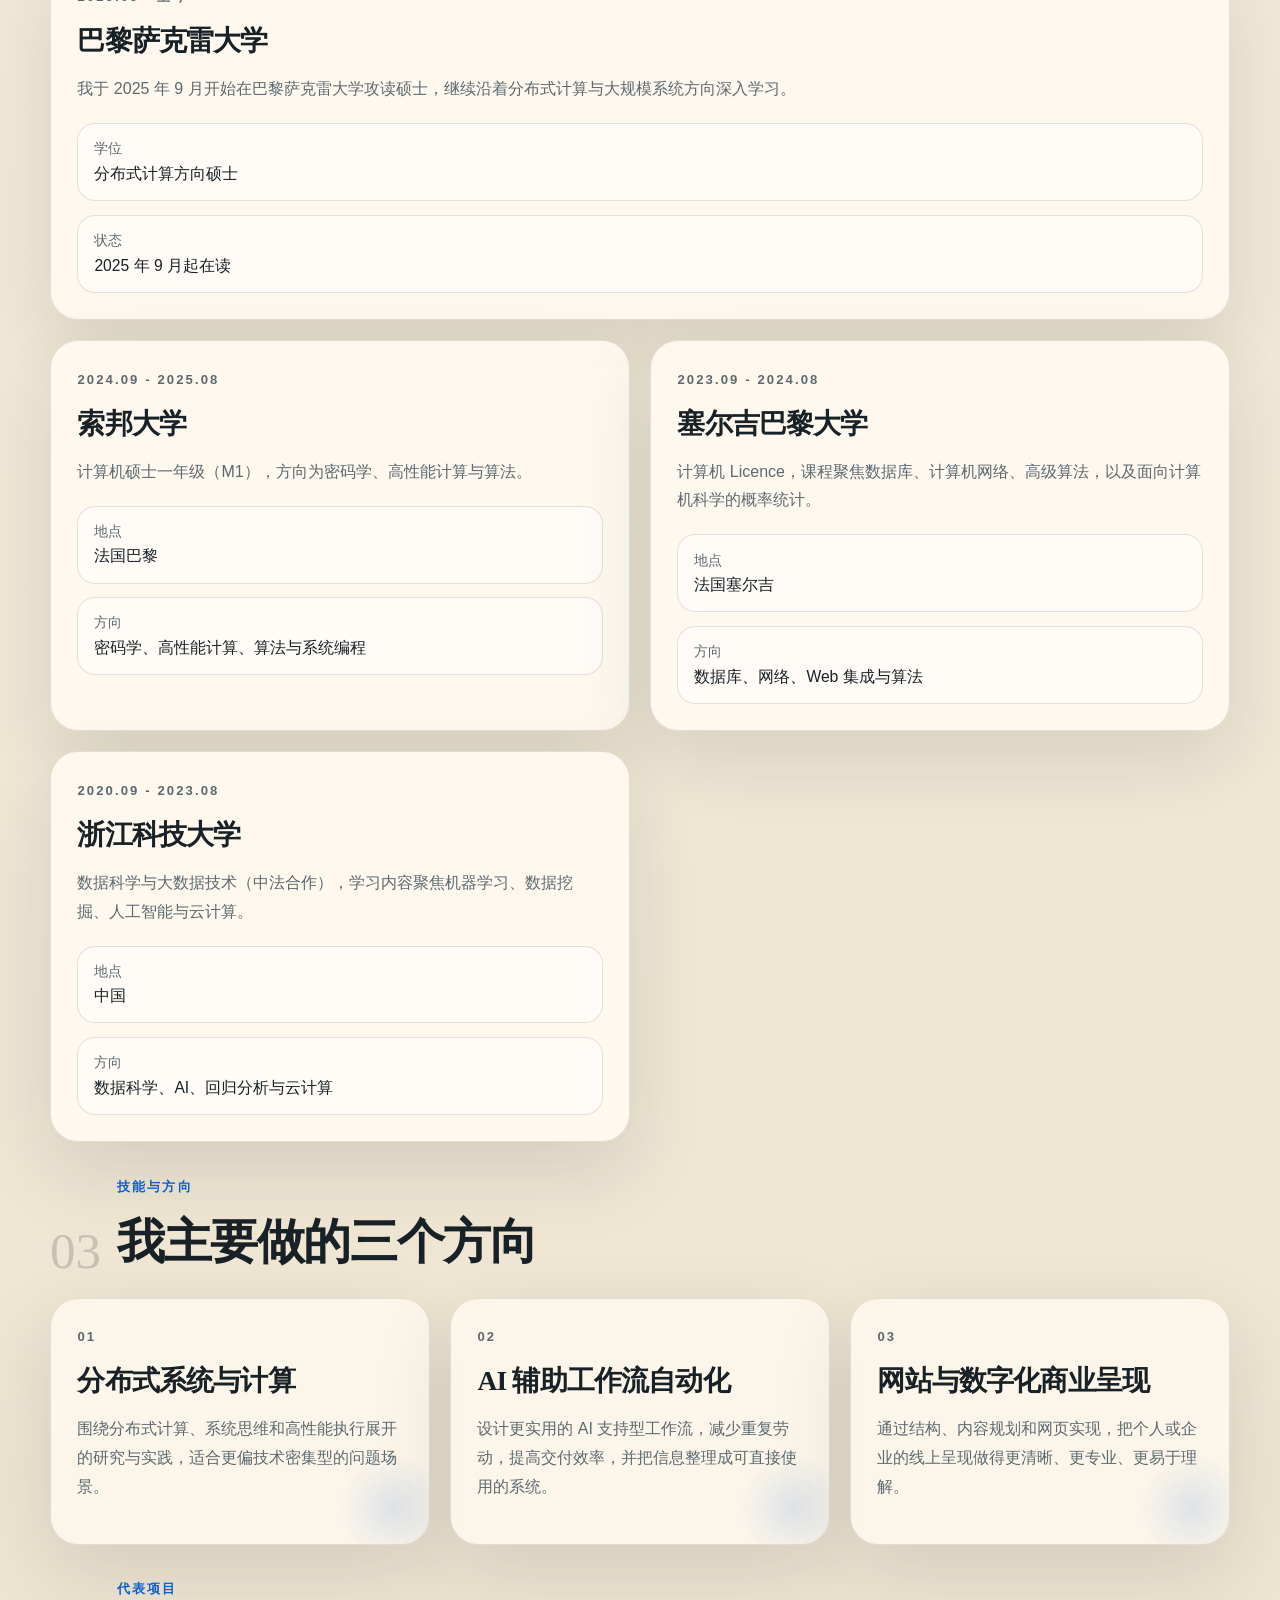
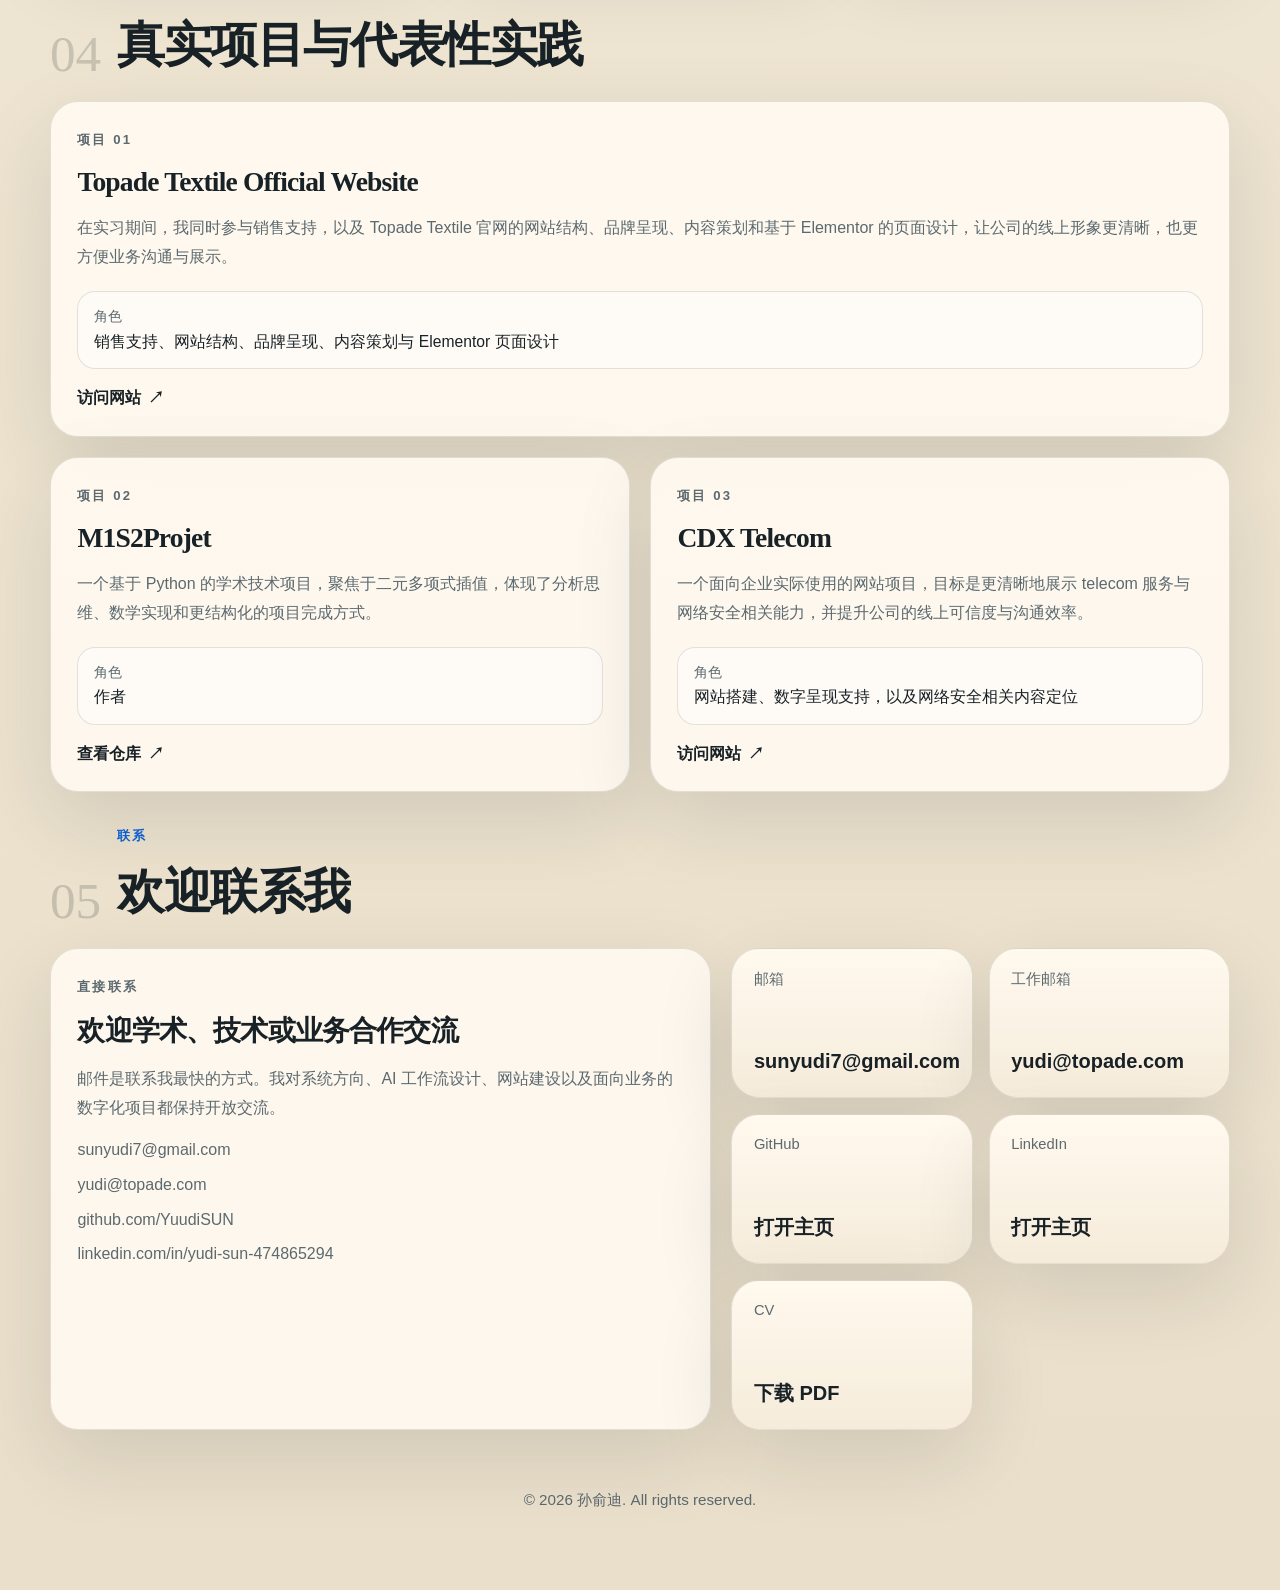
==== commit 08d48594: "add education" ====
--- a/zh/index.html
+++ b/zh/index.html
@@ -104,6 +104,7 @@
         <div class="header-tools">
           <nav class="site-nav" aria-label="主导航">
             <a href="#about">关于</a>
+            <a href="#education">教育</a>
             <a href="#focus">方向</a>
             <a href="#projects">项目</a>
             <a href="#contact">联系</a>
@@ -229,9 +230,93 @@
           </div>
         </section>
 
+        <section class="section reveal" id="education">
+          <div class="section-heading">
+            <p class="section-index">02</p>
+            <div>
+              <p class="section-kicker">教育背景</p>
+              <h2>我的学历经历</h2>
+            </div>
+          </div>
+
+          <div class="work-grid">
+            <article class="work-card work-card-featured">
+              <p class="card-label">2025.09 - 至今</p>
+              <h3>巴黎萨克雷大学</h3>
+              <p>
+                我于 2025 年 9 月开始在巴黎萨克雷大学攻读硕士，继续沿着分布式计算与大规模系统方向深入学习。
+              </p>
+              <dl class="project-meta">
+                <div>
+                  <dt>学位</dt>
+                  <dd>分布式计算方向硕士</dd>
+                </div>
+                <div>
+                  <dt>状态</dt>
+                  <dd>2025 年 9 月起在读</dd>
+                </div>
+              </dl>
+            </article>
+
+            <article class="work-card">
+              <p class="card-label">2024.09 - 2025.08</p>
+              <h3>索邦大学</h3>
+              <p>
+                计算机硕士一年级（M1），方向为密码学、高性能计算与算法。
+              </p>
+              <dl class="project-meta">
+                <div>
+                  <dt>地点</dt>
+                  <dd>法国巴黎</dd>
+                </div>
+                <div>
+                  <dt>方向</dt>
+                  <dd>密码学、高性能计算、算法与系统编程</dd>
+                </div>
+              </dl>
+            </article>
+
+            <article class="work-card">
+              <p class="card-label">2023.09 - 2024.08</p>
+              <h3>塞尔吉巴黎大学</h3>
+              <p>
+                计算机 Licence，课程聚焦数据库、计算机网络、高级算法，以及面向计算机科学的概率统计。
+              </p>
+              <dl class="project-meta">
+                <div>
+                  <dt>地点</dt>
+                  <dd>法国塞尔吉</dd>
+                </div>
+                <div>
+                  <dt>方向</dt>
+                  <dd>数据库、网络、Web 集成与算法</dd>
+                </div>
+              </dl>
+            </article>
+
+            <article class="work-card">
+              <p class="card-label">2020.09 - 2023.08</p>
+              <h3>浙江科技大学</h3>
+              <p>
+                数据科学与大数据技术（中法合作），学习内容聚焦机器学习、数据挖掘、人工智能与云计算。
+              </p>
+              <dl class="project-meta">
+                <div>
+                  <dt>地点</dt>
+                  <dd>中国</dd>
+                </div>
+                <div>
+                  <dt>方向</dt>
+                  <dd>数据科学、AI、回归分析与云计算</dd>
+                </div>
+              </dl>
+            </article>
+          </div>
+        </section>
+
         <section class="section reveal" id="focus">
           <div class="section-heading">
-            <p class="section-index">02</p>
+            <p class="section-index">03</p>
             <div>
               <p class="section-kicker">技能与方向</p>
               <h2>我主要做的三个方向</h2>
@@ -267,7 +352,7 @@
 
         <section class="section reveal" id="projects">
           <div class="section-heading">
-            <p class="section-index">03</p>
+            <p class="section-index">04</p>
             <div>
               <p class="section-kicker">代表项目</p>
               <h2>真实项目与代表性实践</h2>
@@ -348,7 +433,7 @@
 
         <section class="section reveal" id="contact">
           <div class="section-heading">
-            <p class="section-index">04</p>
+            <p class="section-index">05</p>
             <div>
               <p class="section-kicker">联系</p>
               <h2>欢迎联系我</h2>
--- a/assets/site.css
+++ b/assets/site.css
@@ -349,6 +349,8 @@
 
 .portrait-panel {
   position: relative;
+  aspect-ratio: 3 / 4;
+  padding: 0.75rem 0.75rem 4.1rem;
   overflow: hidden;
   background:
     linear-gradient(180deg, rgba(255, 249, 239, 0.96), rgba(246, 236, 219, 0.9));
@@ -356,9 +358,11 @@
 
 .portrait-image {
   width: 100%;
-  aspect-ratio: 3 / 4;
-  object-fit: cover;
+  height: 100%;
+  object-fit: contain;
   object-position: center top;
+  border-radius: calc(var(--radius) - 10px);
+  background: rgba(255, 255, 255, 0.42);
 }
 
 .portrait-badge {
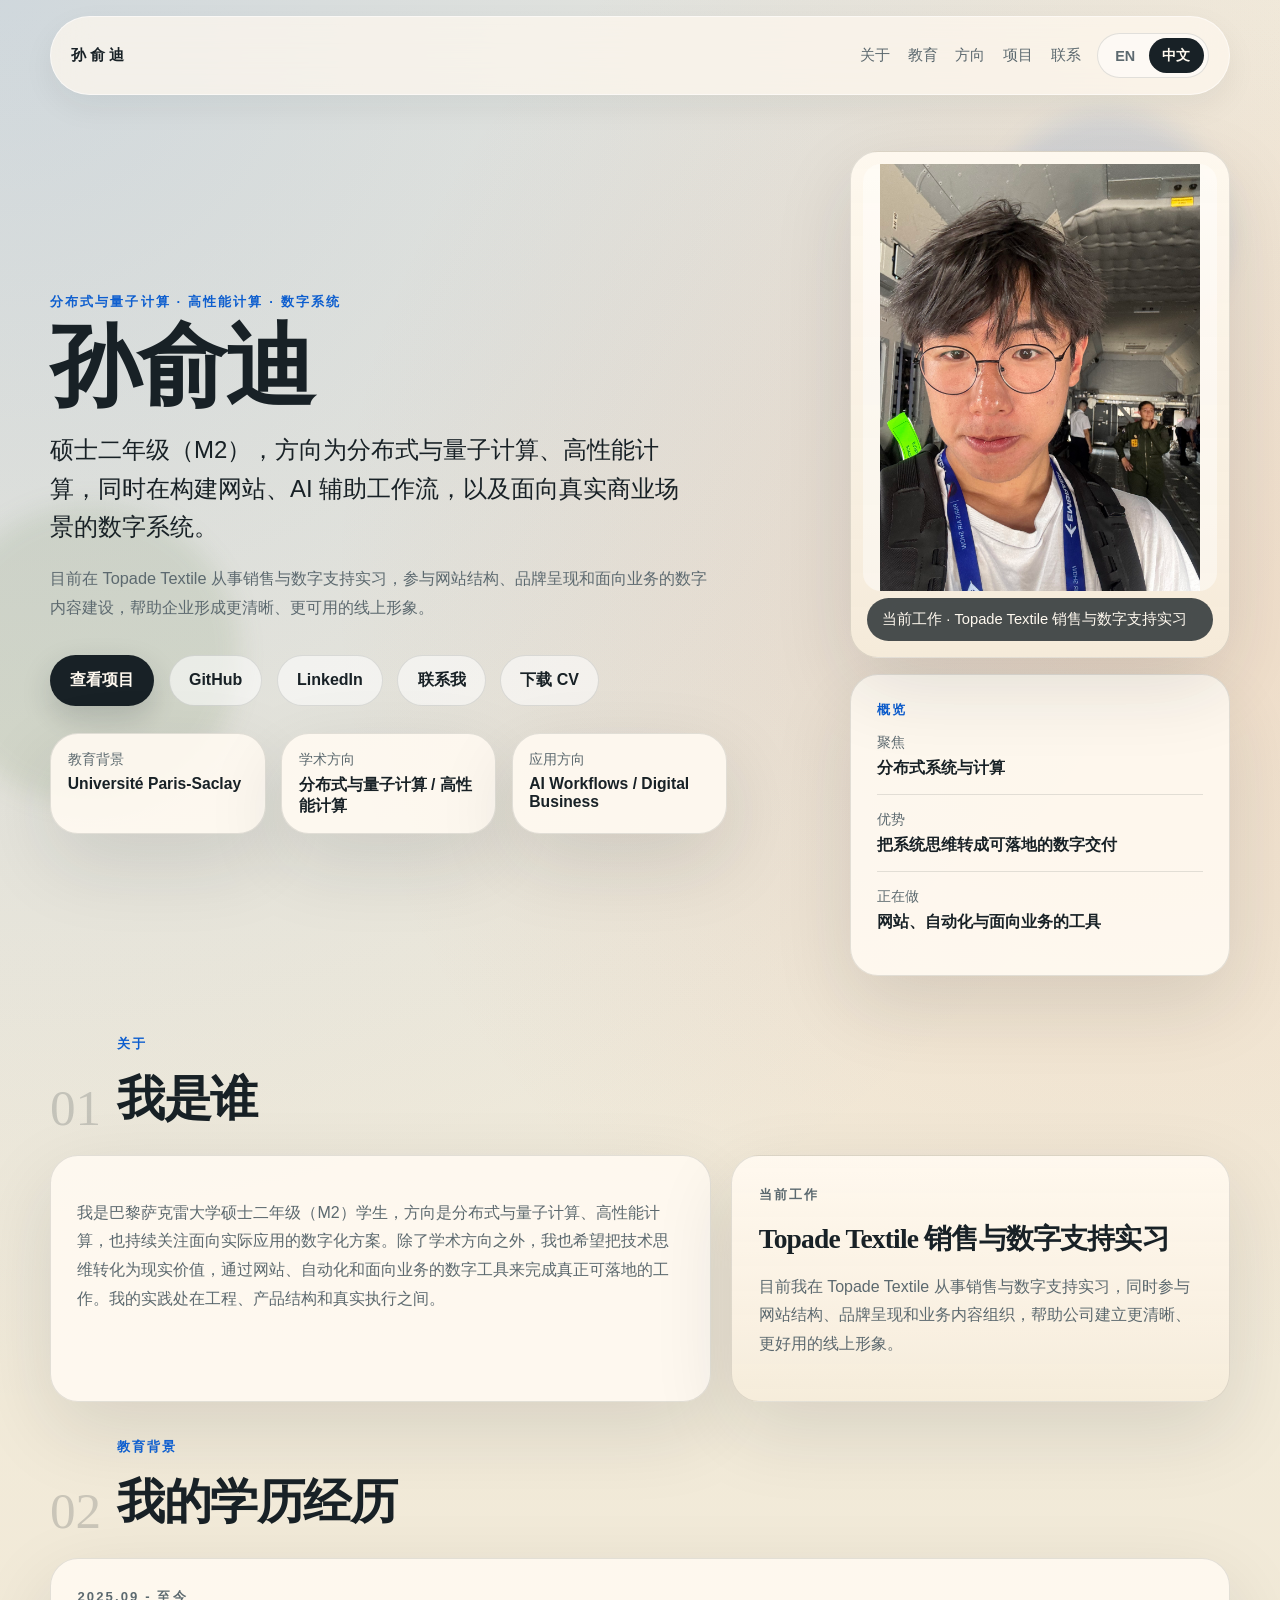
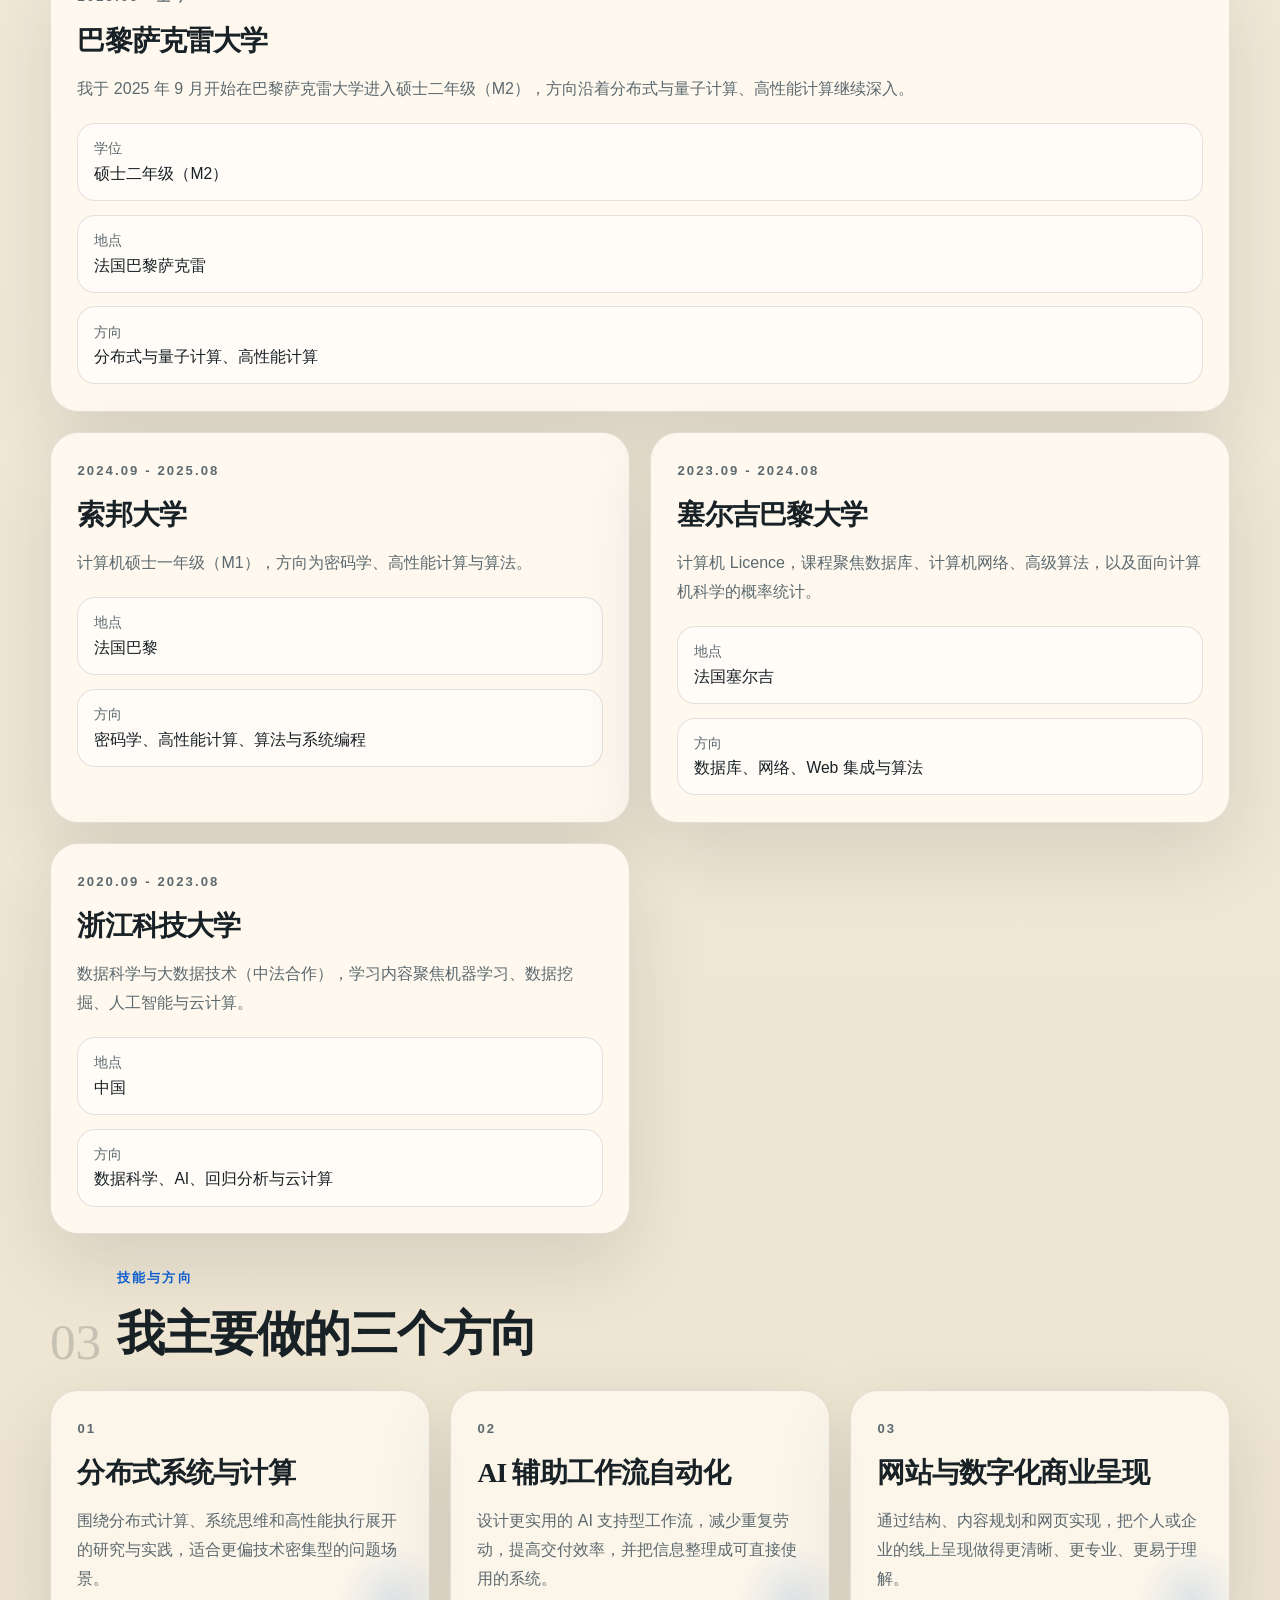
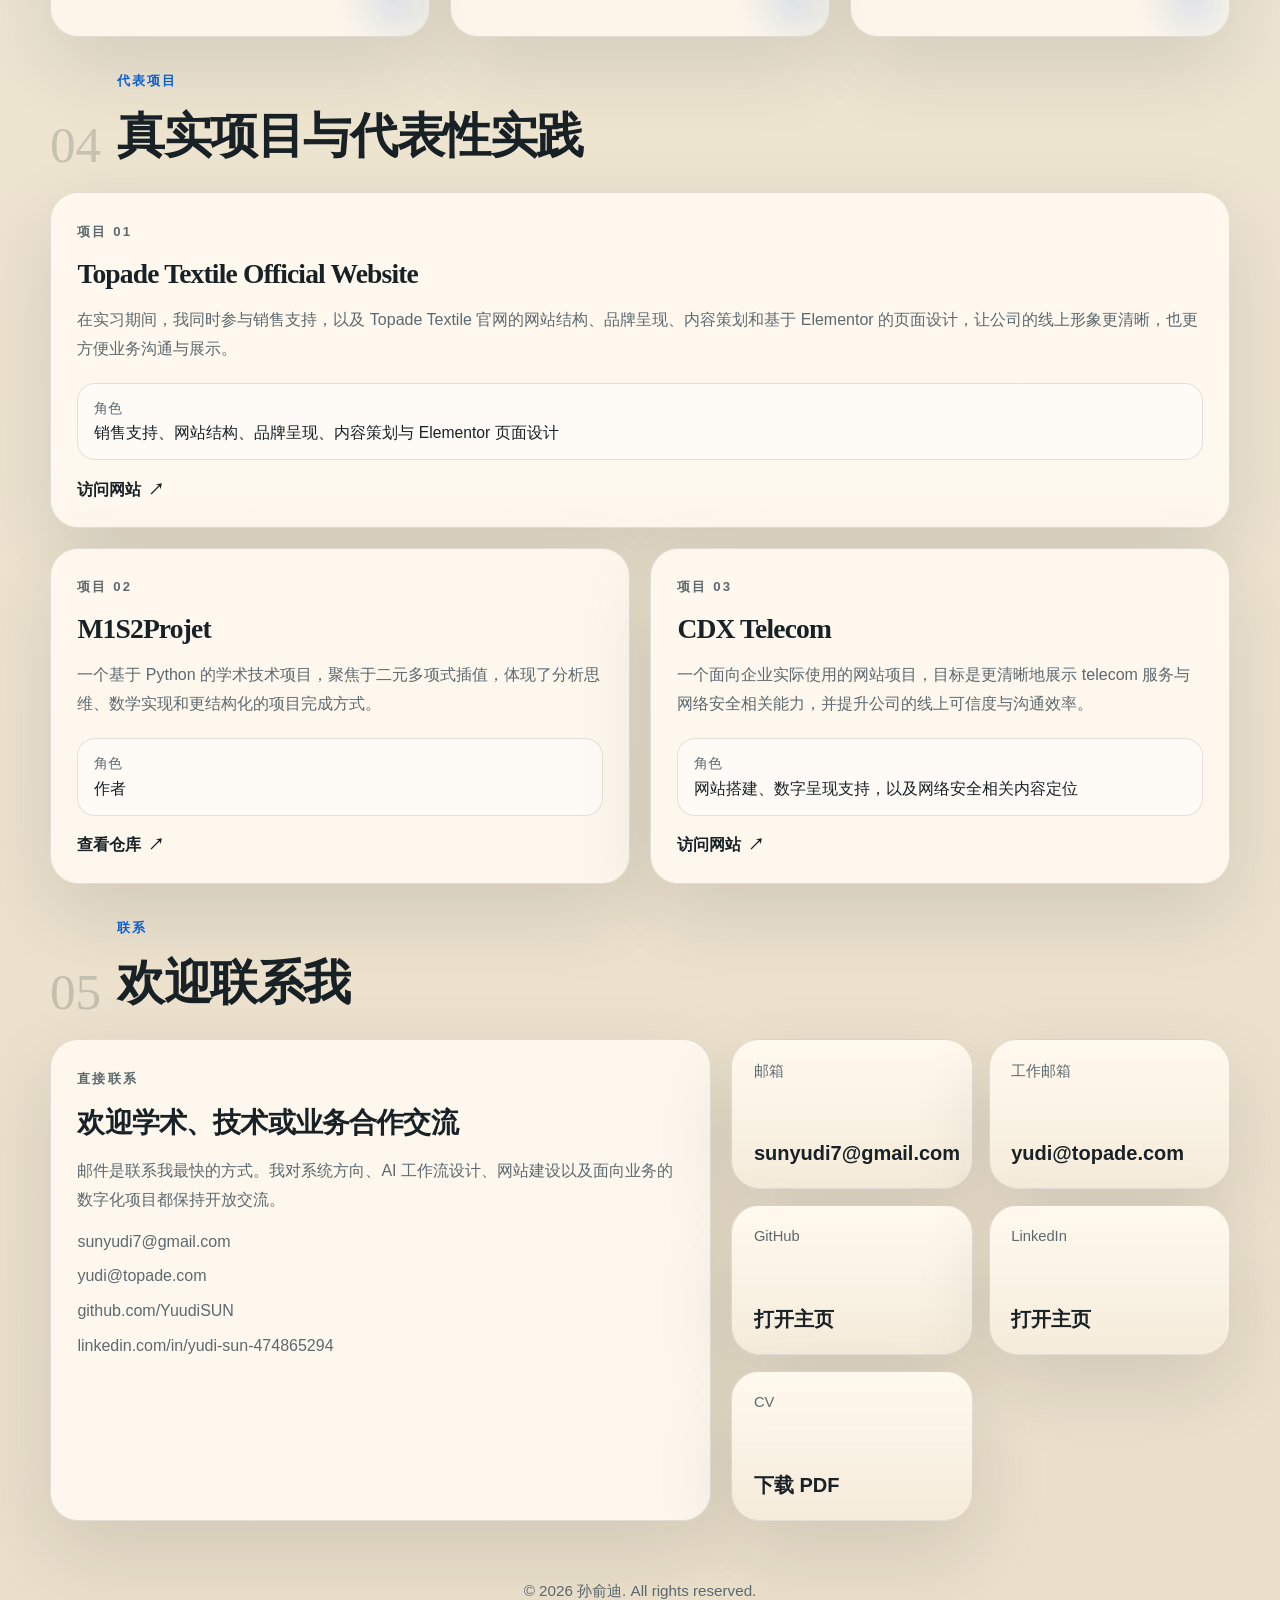
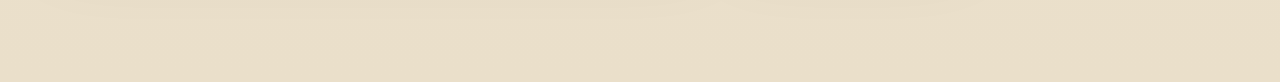
==== commit 645a6795: "update education paris-saclay" ====
--- a/zh/index.html
+++ b/zh/index.html
@@ -3,10 +3,10 @@
   <head>
     <meta charset="UTF-8" />
     <meta name="viewport" content="width=device-width, initial-scale=1.0" />
-    <title>孙俞迪 | 分布式系统、AI 工作流与网站项目</title>
+    <title>孙俞迪 | 分布式与量子计算、AI 工作流与网站项目</title>
     <meta
       name="description"
-      content="孙俞迪是巴黎萨克雷大学分布式计算方向硕士，关注分布式系统、高性能计算、AI 辅助工作流自动化，以及面向真实业务场景的网站与数字化项目，目前在 Topade Textile 从事销售与数字支持实习。"
+      content="孙俞迪是巴黎萨克雷大学硕士二年级（M2）学生，方向为分布式与量子计算、高性能计算，同时关注 AI 辅助工作流自动化，以及面向真实业务场景的网站与数字化项目，目前在 Topade Textile 从事销售与数字支持实习。"
     />
     <meta name="robots" content="index,follow,max-image-preview:large,max-snippet:-1,max-video-preview:-1" />
     <meta name="author" content="孙俞迪" />
@@ -19,10 +19,10 @@
     <meta property="og:type" content="website" />
     <meta property="og:locale" content="zh_CN" />
     <meta property="og:locale:alternate" content="en_US" />
-    <meta property="og:title" content="孙俞迪 | 分布式系统、AI 工作流与网站项目" />
+    <meta property="og:title" content="孙俞迪 | 分布式与量子计算、AI 工作流与网站项目" />
     <meta
       property="og:description"
-      content="巴黎萨克雷大学分布式计算方向硕士，关注分布式系统、高性能计算、AI 辅助工作流，以及面向真实业务场景的网站与数字化项目。"
+      content="巴黎萨克雷大学硕士二年级（M2），方向为分布式与量子计算、高性能计算，同时关注 AI 辅助工作流，以及面向真实业务场景的网站与数字化项目。"
     />
     <meta property="og:url" content="https://yuudisun.github.io/zh/" />
     <meta property="og:image" content="https://yuudisun.github.io/sunyudi_photo_web.jpg" />
@@ -30,10 +30,10 @@
     <meta property="og:image:width" content="2316" />
     <meta property="og:image:height" content="3088" />
     <meta name="twitter:card" content="summary_large_image" />
-    <meta name="twitter:title" content="孙俞迪 | 分布式系统、AI 工作流与网站项目" />
+    <meta name="twitter:title" content="孙俞迪 | 分布式与量子计算、AI 工作流与网站项目" />
     <meta
       name="twitter:description"
-      content="巴黎萨克雷大学分布式计算方向硕士，关注分布式系统、高性能计算、AI 辅助工作流，以及网站与数字化项目。"
+      content="巴黎萨克雷大学硕士二年级（M2），方向为分布式与量子计算、高性能计算，同时关注 AI 辅助工作流，以及网站与数字化项目。"
     />
     <meta name="twitter:image" content="https://yuudisun.github.io/sunyudi_photo_web.jpg" />
     <meta name="twitter:image:alt" content="孙俞迪的照片" />
@@ -53,8 +53,8 @@
             "name": "孙俞迪",
             "url": "https://yuudisun.github.io/",
             "image": "https://yuudisun.github.io/sunyudi_photo_web.jpg",
-            "jobTitle": "分布式计算方向硕士",
-            "description": "巴黎萨克雷大学分布式计算方向硕士，关注分布式系统、高性能计算、AI 辅助工作流，以及面向真实业务场景的网站与数字化项目。",
+            "jobTitle": "硕士二年级（M2）",
+            "description": "巴黎萨克雷大学硕士二年级（M2），方向为分布式与量子计算、高性能计算，同时关注 AI 辅助工作流，以及面向真实业务场景的网站与数字化项目。",
             "email": "mailto:sunyudi7@gmail.com",
             "sameAs": [
               "https://github.com/YuudiSUN",
@@ -71,7 +71,8 @@
               "name": "Universite Paris-Saclay"
             },
             "knowsAbout": [
-              "分布式系统",
+              "分布式计算",
+              "量子计算",
               "高性能计算",
               "AI 辅助工作流自动化",
               "网站开发",
@@ -119,10 +120,10 @@
       <main id="top">
         <section class="hero reveal">
           <div class="hero-copy">
-            <p class="eyebrow">分布式计算 · AI 工作流 · 数字系统</p>
+            <p class="eyebrow">分布式与量子计算 · 高性能计算 · 数字系统</p>
             <h1>孙俞迪</h1>
             <p class="lead">
-              分布式计算方向硕士，正在构建网站、AI 辅助工作流，以及面向真实商业场景的数字系统。
+              硕士二年级（M2），方向为分布式与量子计算、高性能计算，同时在构建网站、AI 辅助工作流，以及面向真实商业场景的数字系统。
             </p>
             <p class="hero-summary">
               目前在 Topade Textile 从事销售与数字支持实习，参与网站结构、品牌呈现和面向业务的数字内容建设，帮助企业形成更清晰、更可用的线上形象。
@@ -161,7 +162,7 @@
               </article>
               <article class="fact-card">
                 <span>学术方向</span>
-                <strong>Distributed Systems / HPC</strong>
+                <strong>分布式与量子计算 / 高性能计算</strong>
               </article>
               <article class="fact-card">
                 <span>应用方向</span>
@@ -216,7 +217,7 @@
           <div class="about-grid">
             <article class="section-panel">
               <p>
-                我是巴黎萨克雷大学的硕士，关注分布式计算、高性能系统以及面向实际应用的数字化方案。除了学术方向之外，我也希望把技术思维转化为现实价值，通过网站、自动化和面向业务的数字工具来完成真正可落地的工作。我的实践处在工程、产品结构和真实执行之间。
+                我是巴黎萨克雷大学硕士二年级（M2）学生，方向是分布式与量子计算、高性能计算，也持续关注面向实际应用的数字化方案。除了学术方向之外，我也希望把技术思维转化为现实价值，通过网站、自动化和面向业务的数字工具来完成真正可落地的工作。我的实践处在工程、产品结构和真实执行之间。
               </p>
             </article>
 
@@ -244,16 +245,20 @@
               <p class="card-label">2025.09 - 至今</p>
               <h3>巴黎萨克雷大学</h3>
               <p>
-                我于 2025 年 9 月开始在巴黎萨克雷大学攻读硕士，继续沿着分布式计算与大规模系统方向深入学习。
+                我于 2025 年 9 月开始在巴黎萨克雷大学进入硕士二年级（M2），方向沿着分布式与量子计算、高性能计算继续深入。
               </p>
               <dl class="project-meta">
                 <div>
                   <dt>学位</dt>
-                  <dd>分布式计算方向硕士</dd>
-                </div>
-                <div>
-                  <dt>状态</dt>
-                  <dd>2025 年 9 月起在读</dd>
+                  <dd>硕士二年级（M2）</dd>
+                </div>
+                <div>
+                  <dt>地点</dt>
+                  <dd>法国巴黎萨克雷</dd>
+                </div>
+                <div>
+                  <dt>方向</dt>
+                  <dd>分布式与量子计算、高性能计算</dd>
                 </div>
               </dl>
             </article>
